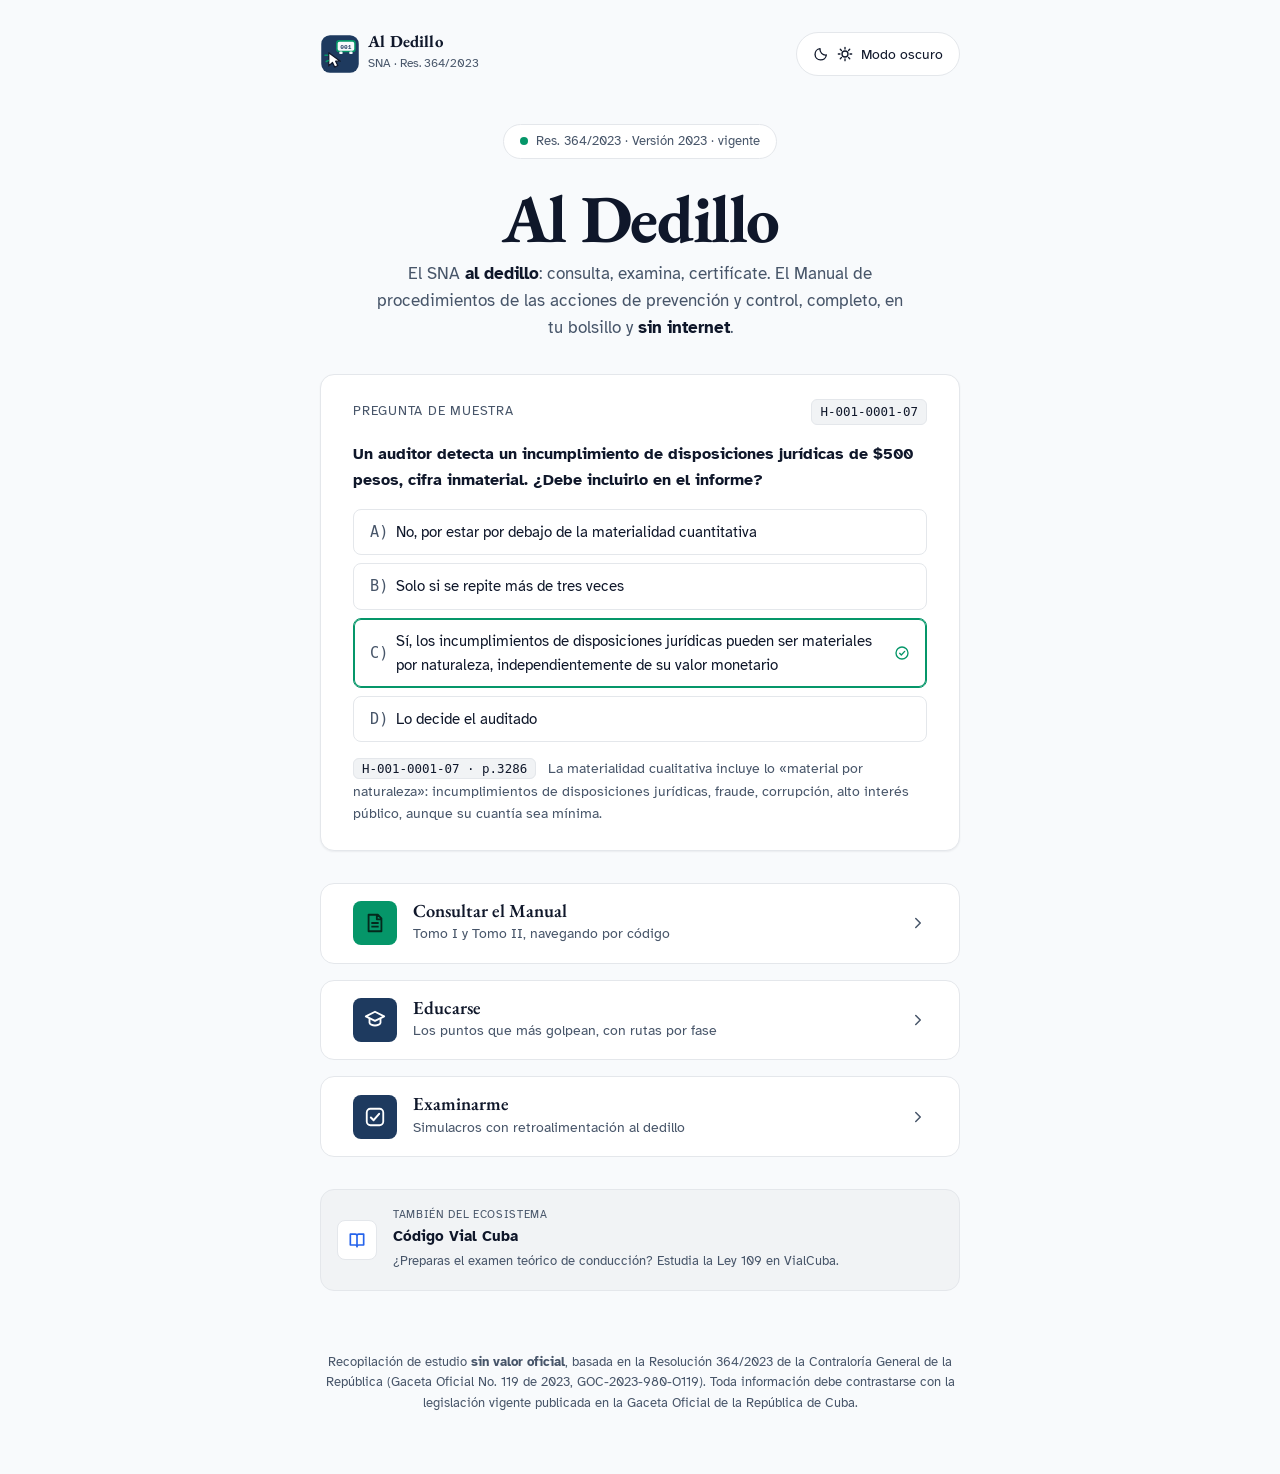
==== index.html @ 32c082eb "First Commit" ====
<!doctype html>
<html lang="es" data-tema="claro">
<head>
<meta charset="utf-8">
<meta name="viewport" content="width=device-width,initial-scale=1,viewport-fit=cover">
<title>Al Dedillo — El SNA al dedillo: consulta, examina, certifícate</title>
<meta name="description" content="Herramienta de estudio y consulta para auditores del Sistema Nacional de Auditoría de Cuba, basada en la Resolución 364/2023 (Manual de procedimientos de las acciones de prevención y control). Recopilación de estudio sin valor oficial.">
<meta name="theme-color" content="#1e3a5f">
<link rel="icon" href="icons/icono.svg" type="image/svg+xml">
<link rel="apple-touch-icon" href="icons/icono-180.png">
<link rel="manifest" href="manifest.webmanifest">
<link rel="stylesheet" href="css/tokens.css">
<link rel="stylesheet" href="css/entrada.css">
<script src="data/preguntas.js"></script>
</head>
<body>
<div class="pagina">

  <header class="barra">
    <a class="marca" href="#inicio" aria-label="Al Dedillo, inicio">
      <svg class="marca-escudo" viewBox="0 0 64 64" aria-hidden="true"><rect x="2" y="2" width="60" height="60" rx="14" fill="#1e3a5f"/><rect x="27" y="11" width="29" height="17" rx="4" fill="#f8fafc" stroke="#059669" stroke-width="2.5"/><text x="41.5" y="23.5" text-anchor="middle" font-family="monospace" font-size="10" font-weight="700" fill="#1e3a5f">001</text><rect x="31" y="28" width="5" height="4" rx="1" fill="#f8fafc"/><rect x="47" y="28" width="5" height="4" rx="1" fill="#f8fafc"/><path d="M14 30 L14 51 L20 45.5 L23.5 53 L28.5 50.5 L25 43.5 L32.5 43.5 Z" fill="#ffffff" stroke="#0f172a" stroke-width="2" stroke-linejoin="round"/><path d="M8 34 h4 M10 44 l3.5-1.5" stroke="#059669" stroke-width="2.5" stroke-linecap="round"/></svg>
      <span class="marca-texto"><b>Al Dedillo</b><small>SNA · Res. 364/2023</small></span>
    </a>
    <button class="boton-tema" type="button" id="boton-tema" aria-pressed="false">
      <svg class="ico-luna" width="16" height="16" viewBox="0 0 24 24" aria-hidden="true"><path d="M20 13.5A8.5 8.5 0 0 1 10.5 4 8.5 8.5 0 1 0 20 13.5Z" fill="none" stroke="currentColor" stroke-width="2" stroke-linejoin="round"/></svg>
      <svg class="ico-sol" width="16" height="16" viewBox="0 0 24 24" aria-hidden="true"><circle cx="12" cy="12" r="4.5" fill="none" stroke="currentColor" stroke-width="2"/><path d="M12 2v2.5M12 19.5V22M2 12h2.5M19.5 12H22M4.9 4.9l1.8 1.8M17.3 17.3l1.8 1.8M19.1 4.9l-1.8 1.8M6.7 17.3l-1.8 1.8" stroke="currentColor" stroke-width="2" stroke-linecap="round"/></svg>
      <span id="tema-texto">Modo oscuro</span>
    </button>
  </header>

  <main>
    <section class="hero" aria-labelledby="titulo">
      <span class="hero-kicker"><span class="punto-vigencia" aria-hidden="true"></span> Res. 364/2023 · Versión 2023 · vigente</span>
      <h1 id="titulo">Al Dedillo</h1>
      <p class="hero-slogan">El SNA <strong>al dedillo</strong>: consulta, examina, certifícate.
        El Manual de procedimientos de las acciones de prevención y control, completo, en tu bolsillo y <strong>sin internet</strong>.</p>
    </section>

    <section class="preview" aria-label="Pregunta de muestra">
      <div class="preview-cabecera">
        <small>Pregunta de muestra</small>
        <span class="chip" id="preview-codigo">…</span>
      </div>
      <p class="preview-texto" id="preview-enunciado"></p>
      <div class="preview-opciones" id="preview-opciones"></div>
      <p class="preview-explicacion">
        <span class="chip" id="preview-ref">…</span>
        <span id="preview-explicacion"></span>
      </p>
    </section>

    <nav class="acciones" aria-label="Secciones del producto">
      <a class="cta cta-principal" href="app.html#manual">
        <span class="cta-ico" aria-hidden="true">
          <svg width="22" height="22" viewBox="0 0 24 24"><path d="M5 3h10l4 4v14H5Z M14 3v5h5 M8 12h8M8 16h8" fill="none" stroke="currentColor" stroke-width="2" stroke-linejoin="round"/></svg>
        </span>
        <span><b>Consultar el Manual</b><small>Tomo I y Tomo II, navegando por código</small></span>
        <span class="cta-flecha" aria-hidden="true"><svg width="18" height="18" viewBox="0 0 24 24"><path d="m9 6 6 6-6 6" fill="none" stroke="currentColor" stroke-width="2" stroke-linecap="round" stroke-linejoin="round"/></svg></span>
      </a>
      <a class="cta" href="app.html#curso">
        <span class="cta-ico" aria-hidden="true">
          <svg width="22" height="22" viewBox="0 0 24 24"><path d="m2 8 10-5 10 5-10 5Z" fill="none" stroke="currentColor" stroke-width="2" stroke-linejoin="round"/><path d="M6 10v5c0 1.5 3 3 6 3s6-1.5 6-3v-5" fill="none" stroke="currentColor" stroke-width="2"/></svg>
        </span>
        <span><b>Educarse</b><small>Los puntos que más golpean, con rutas por fase</small></span>
        <span class="cta-flecha" aria-hidden="true"><svg width="18" height="18" viewBox="0 0 24 24"><path d="m9 6 6 6-6 6" fill="none" stroke="currentColor" stroke-width="2" stroke-linecap="round" stroke-linejoin="round"/></svg></span>
      </a>
      <a class="cta" href="app.html#examen">
        <span class="cta-ico" aria-hidden="true">
          <svg width="22" height="22" viewBox="0 0 24 24"><rect x="3" y="3" width="18" height="18" rx="4" fill="none" stroke="currentColor" stroke-width="2"/><path d="m7.5 12.5 3 3 6-7" fill="none" stroke="currentColor" stroke-width="2.2" stroke-linecap="round" stroke-linejoin="round"/></svg>
        </span>
        <span><b>Examinarme</b><small>Simulacros con retroalimentación al dedillo</small></span>
        <span class="cta-flecha" aria-hidden="true"><svg width="18" height="18" viewBox="0 0 24 24"><path d="m9 6 6 6-6 6" fill="none" stroke="currentColor" stroke-width="2" stroke-linecap="round" stroke-linejoin="round"/></svg></span>
      </a>
    </nav>

    <div class="stats" id="stats" hidden>
      <span class="ok"><svg width="15" height="15" viewBox="0 0 24 24" aria-hidden="true"><circle cx="12" cy="12" r="9" fill="none" stroke="currentColor" stroke-width="2"/><path d="m8.5 12.5 2.5 2.5 5-5.5" fill="none" stroke="currentColor" stroke-width="2" stroke-linecap="round" stroke-linejoin="round"/></svg> <span id="stats-ok">0</span></span>
      <span class="ko"><svg width="15" height="15" viewBox="0 0 24 24" aria-hidden="true"><circle cx="12" cy="12" r="9" fill="none" stroke="currentColor" stroke-width="2"/><path d="m9 9 6 6M15 9l-6 6" stroke="currentColor" stroke-width="2" stroke-linecap="round"/></svg> <span id="stats-ko">0</span></span>
      <button class="stats-borrar" type="button" id="stats-borrar">Reiniciar estadísticas</button>
    </div>

    <button class="boton-instalar" type="button" id="boton-instalar">
      <svg width="18" height="18" viewBox="0 0 24 24" aria-hidden="true"><path d="M12 3v11m0 0 4-4m-4 4-4-4M4 17v3h16v-3" fill="none" stroke="currentColor" stroke-width="2" stroke-linecap="round" stroke-linejoin="round"/></svg>
      Usar sin internet
    </button>

    <a class="aliado" href="https://vialcuba-pages.intenave.com/" target="_blank" rel="noopener">
      <span class="aliado-ico" aria-hidden="true"><svg width="20" height="20" viewBox="0 0 24 24"><path d="M4 5h6a2 2 0 0 1 2 2v13a2 2 0 0 0-2-2H4Z M20 5h-6a2 2 0 0 0-2 2v13a2 2 0 0 1 2-2h6Z" fill="none" stroke="currentColor" stroke-width="2" stroke-linejoin="round"/></svg></span>
      <span class="aliado-cuerpo">
        <small>También del ecosistema</small>
        <b>Código Vial Cuba</b>
        <span class="aliado-sub">¿Preparas el examen teórico de conducción? Estudia la Ley 109 en VialCuba.</span>
      </span>
    </a>
  </main>

  <footer class="pie">
    <p>Recopilación de estudio <strong>sin valor oficial</strong>, basada en la Resolución 364/2023 de la Contraloría General de la República
    (Gaceta Oficial No. 119 de 2023, GOC-2023-980-O119). Toda información debe contrastarse con la legislación vigente publicada en la
    Gaceta Oficial de la República de Cuba.</p>
  </footer>
</div>

<!-- Modal: cómo usar sin internet en iOS -->
<div class="modal" id="modal-instalar" role="dialog" aria-modal="true" aria-labelledby="titulo-instalar">
  <div class="modal-caja">
    <h2 id="titulo-instalar">Usar sin internet</h2>
    <p>Guarda Al Dedillo en tu dispositivo:</p>
    <ol>
      <li>Toca el botón <strong>Compartir</strong> del navegador <svg width="14" height="14" viewBox="0 0 24 24" style="display:inline;vertical-align:-2px" aria-hidden="true"><path d="M12 3v12m0-12 4 4m-4-4-4 4M5 14v6h14v-6" fill="none" stroke="currentColor" stroke-width="2" stroke-linecap="round" stroke-linejoin="round"/></svg></li>
      <li>Elige <strong>Agregar a pantalla de inicio</strong></li>
      <li>Confirma</li>
    </ol>
    <button class="boton-modal" type="button" data-cerrar-modal>Entendido</button>
  </div>
</div>

<script src="js/entrada.js"></script>
</body>
</html>
---- css/tokens.css ----
/* ============================================================
   AL DEDILLO — tokens del sistema de diseño (CONSTITUCION.md)
   Piel institucional: azul marino + EB Garamond / Atkinson Hyperlegible
   Modo claro y oscuro definidos JUNTOS. Sin CDNs: fuentes locales.
   ============================================================ */

@font-face {
  font-family: "Atkinson Hyperlegible";
  src: url("../fonts/atkinson-hyperlegible-400.woff2") format("woff2");
  font-weight: 400;
  font-style: normal;
  font-display: swap;
}
@font-face {
  font-family: "Atkinson Hyperlegible";
  src: url("../fonts/atkinson-hyperlegible-700.woff2") format("woff2");
  font-weight: 700;
  font-style: normal;
  font-display: swap;
}
@font-face {
  font-family: "EB Garamond";
  src: url("../fonts/eb-garamond-600.woff2") format("woff2");
  font-weight: 600;
  font-style: normal;
  font-display: swap;
}
@font-face {
  font-family: "EB Garamond";
  src: url("../fonts/eb-garamond-700.woff2") format("woff2");
  font-weight: 700;
  font-style: normal;
  font-display: swap;
}

:root {
  /* --- color: modo claro (default) --- */
  --color-primary: #1e3a5f;
  --color-on-primary: #ffffff;
  --color-secondary: #2563eb;
  --color-accent: #059669;
  --color-background: #f8fafc;
  --color-surface: #ffffff;
  --color-foreground: #0f172a;
  --color-muted: #f1f3f5;
  --color-muted-text: #475569;
  --color-border: #e4e7eb;
  --color-destructive: #dc2626;
  --color-ring: #1e3a5f;
  --color-gold: #b45309;        /* acento normativo (badge de vigencia) */

  /* --- tipografía --- */
  --font-display: "EB Garamond", Georgia, serif;
  --font-body: "Atkinson Hyperlegible", "Segoe UI", Arial, sans-serif;
  --font-codigo: ui-monospace, "DejaVu Sans Mono", Menlo, Consolas, monospace;
  --escala-texto: 12 14 16 18 24 32;
  --texto-base: 1rem;            /* 16px: sin auto-zoom en iOS */
  --linea-cuerpo: 1.6;

  /* --- espaciado (ritmo 4/8) --- */
  --espacio-1: 4px;
  --espacio-2: 8px;
  --espacio-3: 16px;
  --espacio-4: 24px;
  --espacio-5: 32px;
  --espacio-6: 48px;

  /* --- forma --- */
  --radio-1: 8px;
  --radio-2: 14px;
  --radio-chip: 6px;
  --ancho-contenido: 640px;

  /* --- movimiento: sutil (dial motion 3/10) --- */
  --dur-1: 150ms;
  --dur-2: 250ms;
  --easing: cubic-bezier(0.2, 0.6, 0.2, 1);
}

[data-tema="oscuro"] {
  --color-primary: #93b4e0;
  --color-on-primary: #0b1d3a;
  --color-secondary: #7ea8f0;
  --color-accent: #34d399;
  --color-background: #0d1526;
  --color-surface: #16213a;
  --color-foreground: #e6edf7;
  --color-muted: #1d2a44;
  --color-muted-text: #9fb0c9;
  --color-border: #2a3a58;
  --color-destructive: #f87171;
  --color-ring: #93b4e0;
  --color-gold: #f0b429;
}

/* --- estado base --- */
*,
*::before,
*::after {
  box-sizing: border-box;
}
html {
  -webkit-text-size-adjust: 100%;
}
body {
  margin: 0;
  font-family: var(--font-body);
  font-size: var(--texto-base);
  line-height: var(--linea-cuerpo);
  color: var(--color-foreground);
  background: var(--color-background);
  transition: background var(--dur-2) var(--easing), color var(--dur-2) var(--easing);
}
:focus-visible {
  outline: 3px solid var(--color-ring);
  outline-offset: 2px;
  border-radius: var(--radio-1);
}
[hidden] {
  display: none !important;   /* el atributo hidden siempre gana sobre display */
}
button {
  font-family: inherit;
  cursor: pointer;
}
a {
  color: var(--color-secondary);
}
svg {
  display: block;
}

@media (prefers-reduced-motion: reduce) {
  *,
  *::before,
  *::after {
    animation-duration: 0.01ms !important;
    transition-duration: 0.01ms !important;
  }
}
---- css/entrada.css ----
/* ============================================================
   AL DEDILLO — página de entrada (index.html)
   Patrón "Minimal & Direct" de la skill: Hero → Features → CTA.
   Firma visual: chip de código normativo + escala de plazos.
   ============================================================ */

.pagina {
  min-height: 100dvh;
  display: flex;
  flex-direction: column;
  align-items: center;
  padding: var(--espacio-5) var(--espacio-3) var(--espacio-6);
}
.hero,
.preview,
.acciones,
.zona-instalar,
.pie {
  width: 100%;
  max-width: var(--ancho-contenido);
}

/* ---------- barra superior: marca + tema ---------- */
.barra {
  width: 100%;
  max-width: var(--ancho-contenido);
  display: flex;
  justify-content: space-between;
  align-items: center;
  gap: var(--espacio-3);
}
.marca {
  display: flex;
  align-items: center;
  gap: var(--espacio-2);
  color: var(--color-foreground);
  text-decoration: none;
}
.marca-escudo {
  width: 40px;
  height: 40px;
  flex: none;
}
.marca-texto b {
  font-family: var(--font-display);
  font-size: 1.05rem;
  letter-spacing: 0.01em;
  display: block;
  line-height: 1.1;
}
.marca-texto small {
  color: var(--color-muted-text);
  font-size: 0.72rem;
}
.boton-tema {
  display: inline-flex;
  align-items: center;
  gap: var(--espacio-2);
  border: 1px solid var(--color-border);
  background: var(--color-surface);
  color: var(--color-foreground);
  border-radius: 999px;
  padding: var(--espacio-2) var(--espacio-3);
  min-height: 44px;
  font-size: 0.85rem;
  transition: transform var(--dur-1) var(--easing), background var(--dur-1) var(--easing);
}
.boton-tema:active {
  transform: scale(0.97);
}

/* ---------- hero ---------- */
.hero {
  text-align: center;
  margin-top: var(--espacio-6);
}
.hero-kicker {
  display: inline-flex;
  align-items: center;
  gap: var(--espacio-2);
  border: 1px solid var(--color-border);
  border-radius: 999px;
  padding: 6px var(--espacio-3);
  font-size: 0.8rem;
  color: var(--color-muted-text);
  background: var(--color-surface);
}
.punto-vigencia {
  width: 8px;
  height: 8px;
  border-radius: 50%;
  background: var(--color-accent);
  flex: none;
}
.hero h1 {
  font-family: var(--font-display);
  font-weight: 700;
  font-size: clamp(2.6rem, 9vw, 4.2rem);
  line-height: 1.05;
  letter-spacing: -0.02em;
  margin: var(--espacio-4) 0 var(--espacio-2);
}
.hero-slogan {
  font-size: 1.05rem;
  color: var(--color-muted-text);
  max-width: 34rem;
  margin: 0 auto;
}
.hero-slogan strong {
  color: var(--color-foreground);
}

/* ---------- chip de código (firma visual) ---------- */
.chip {
  font-family: var(--font-codigo);
  font-size: 0.78rem;
  background: var(--color-muted);
  border: 1px solid var(--color-border);
  color: var(--color-foreground);
  border-radius: var(--radio-chip);
  padding: 2px 8px;
  white-space: nowrap;
}

/* ---------- preview de pregunta ---------- */
.preview {
  margin-top: var(--espacio-5);
  background: var(--color-surface);
  border: 1px solid var(--color-border);
  border-radius: var(--radio-2);
  padding: var(--espacio-4);
  text-align: left;
  box-shadow: 0 1px 2px rgba(15, 23, 42, 0.06);
}
.preview-cabecera {
  display: flex;
  justify-content: space-between;
  align-items: center;
  gap: var(--espacio-2);
  margin-bottom: var(--espacio-3);
  flex-wrap: wrap;
}
.preview-cabecera small {
  color: var(--color-muted-text);
  font-size: 0.8rem;
  text-transform: uppercase;
  letter-spacing: 0.06em;
}
.preview-texto {
  font-weight: 700;
  margin: 0 0 var(--espacio-3);
  font-size: 1.02rem;
}
.preview-opciones {
  display: grid;
  gap: var(--espacio-2);
}
.preview-opt {
  border: 1px solid var(--color-border);
  border-radius: var(--radio-1);
  padding: 10px var(--espacio-3);
  min-height: 44px;
  display: flex;
  gap: var(--espacio-2);
  align-items: center;
  font-size: 0.95rem;
}
.opt-letra {
  font-family: var(--font-codigo);
  color: var(--color-muted-text);
  flex: none;
}
.preview-opt[data-correcta="true"] {
  border-color: var(--color-accent);
  box-shadow: inset 0 0 0 1px var(--color-accent);
}
.preview-opt .sello {
  margin-left: auto;
  color: var(--color-accent);
  flex: none;
  display: none;
}
.preview-opt[data-correcta="true"] .sello {
  display: inline-flex;
}
.preview-explicacion {
  margin: var(--espacio-3) 0 0;
  font-size: 0.88rem;
  color: var(--color-muted-text);
}
.preview-explicacion .chip {
  margin-right: var(--espacio-2);
}

/* ---------- tres CTAs ---------- */
.acciones {
  display: grid;
  gap: var(--espacio-3);
  margin-top: var(--espacio-5);
}
.cta {
  display: flex;
  align-items: center;
  gap: var(--espacio-3);
  padding: var(--espacio-3) var(--espacio-4);
  border-radius: var(--radio-2);
  text-decoration: none;
  min-height: 64px;
  border: 1px solid var(--color-border);
  background: var(--color-surface);
  color: var(--color-foreground);
  transition: transform var(--dur-1) var(--easing), border-color var(--dur-1) var(--easing), box-shadow var(--dur-1) var(--easing);
}
.cta:hover {
  border-color: var(--color-primary);
}
.cta:active {
  transform: scale(0.98);
}
.cta-ico {
  width: 44px;
  height: 44px;
  border-radius: var(--radio-1);
  background: var(--color-primary);
  color: var(--color-on-primary);
  display: grid;
  place-items: center;
  flex: none;
}
.cta-principal .cta-ico {
  background: var(--color-accent);
  color: #04291c;
}
.cta b {
  display: block;
  font-family: var(--font-display);
  font-size: 1.15rem;
  font-weight: 600;
  line-height: 1.15;
}
.cta small {
  color: var(--color-muted-text);
  font-size: 0.85rem;
}
.cta-flecha {
  margin-left: auto;
  color: var(--color-muted-text);
  flex: none;
}

/* ---------- estadísticas locales ---------- */
.stats {
  margin-top: var(--espacio-4);
  display: flex;
  justify-content: center;
  align-items: center;
  gap: var(--espacio-3);
  flex-wrap: wrap;
  font-size: 0.9rem;
  color: var(--color-muted-text);
}
.stats .ok,
.stats .ko {
  display: inline-flex;
  align-items: center;
  gap: 6px;
  font-weight: 700;
  color: var(--color-foreground);
}
.stats .ok svg { color: var(--color-accent); }
.stats .ko svg { color: var(--color-destructive); }
.stats-borrar {
  border: none;
  background: none;
  color: var(--color-muted-text);
  text-decoration: underline;
  font-size: 0.8rem;
  padding: var(--espacio-2);
  min-height: 44px;
}

/* ---------- instalar sin internet ---------- */
.boton-instalar {
  display: none;
  align-items: center;
  gap: var(--espacio-2);
  margin: var(--espacio-4) auto 0;
  padding: var(--espacio-3) var(--espacio-4);
  min-height: 48px;
  border: 1px dashed var(--color-primary);
  border-radius: var(--radio-1);
  background: transparent;
  color: var(--color-primary);
  font-weight: 700;
}
[data-tema="oscuro"] .boton-instalar {
  color: var(--color-primary);
}
.boton-instalar.visible {
  display: flex;
  width: fit-content;
  margin-inline: auto;
}

/* ---------- aliado ---------- */
.aliado {
  margin-top: var(--espacio-5);
  display: flex;
  gap: var(--espacio-3);
  align-items: center;
  border: 1px solid var(--color-border);
  border-radius: var(--radio-2);
  padding: var(--espacio-3);
  background: var(--color-muted);
  color: inherit;
  text-decoration: none;
}
.aliado:hover {
  border-color: var(--color-secondary);
}
.aliado-ico {
  width: 40px;
  height: 40px;
  border-radius: var(--radio-1);
  display: grid;
  place-items: center;
  background: var(--color-surface);
  border: 1px solid var(--color-border);
  flex: none;
  color: var(--color-secondary);
}
.aliado small {
  display: block;
  text-transform: uppercase;
  letter-spacing: 0.06em;
  font-size: 0.7rem;
  color: var(--color-muted-text);
}
.aliado b {
  display: block;
  font-size: 0.95rem;
}
.aliado span.aliado-sub {
  font-size: 0.82rem;
  color: var(--color-muted-text);
}

/* ---------- pie ---------- */
.pie {
  margin-top: var(--espacio-6);
  text-align: center;
  font-size: 0.8rem;
  color: var(--color-muted-text);
}
.pie a {
  color: inherit;
}

/* ---------- modales ---------- */
.modal {
  position: fixed;
  inset: 0;
  background: rgba(15, 23, 42, 0.55);
  display: none;
  align-items: flex-end;
  justify-content: center;
  padding: var(--espacio-3);
  z-index: 100;
}
.modal.abierto {
  display: flex;
}
.modal-caja {
  background: var(--color-surface);
  color: var(--color-foreground);
  border-radius: var(--radio-2);
  max-width: 420px;
  width: 100%;
  padding: var(--espacio-4);
  border: 1px solid var(--color-border);
}
.modal-caja h2 {
  font-family: var(--font-display);
  margin: 0 0 var(--espacio-2);
}
.modal-caja ol,
.modal-caja p {
  font-size: 0.92rem;
  color: var(--color-muted-text);
}
.modal-caja ol {
  padding-left: var(--espacio-4);
  margin: var(--espacio-2) 0 var(--espacio-4);
  text-align: left;
}
.modal-caja li {
  margin-bottom: var(--espacio-2);
}
.boton-modal {
  width: 100%;
  min-height: 48px;
  border: none;
  border-radius: var(--radio-1);
  background: var(--color-primary);
  color: var(--color-on-primary);
  font-weight: 700;
}

/* ---------- móvil ---------- */
@media (min-width: 768px) {
  .acciones {
    grid-template-columns: 1fr;
  }
  .preview,
  .cta {
    padding-inline: var(--espacio-5);
  }
}
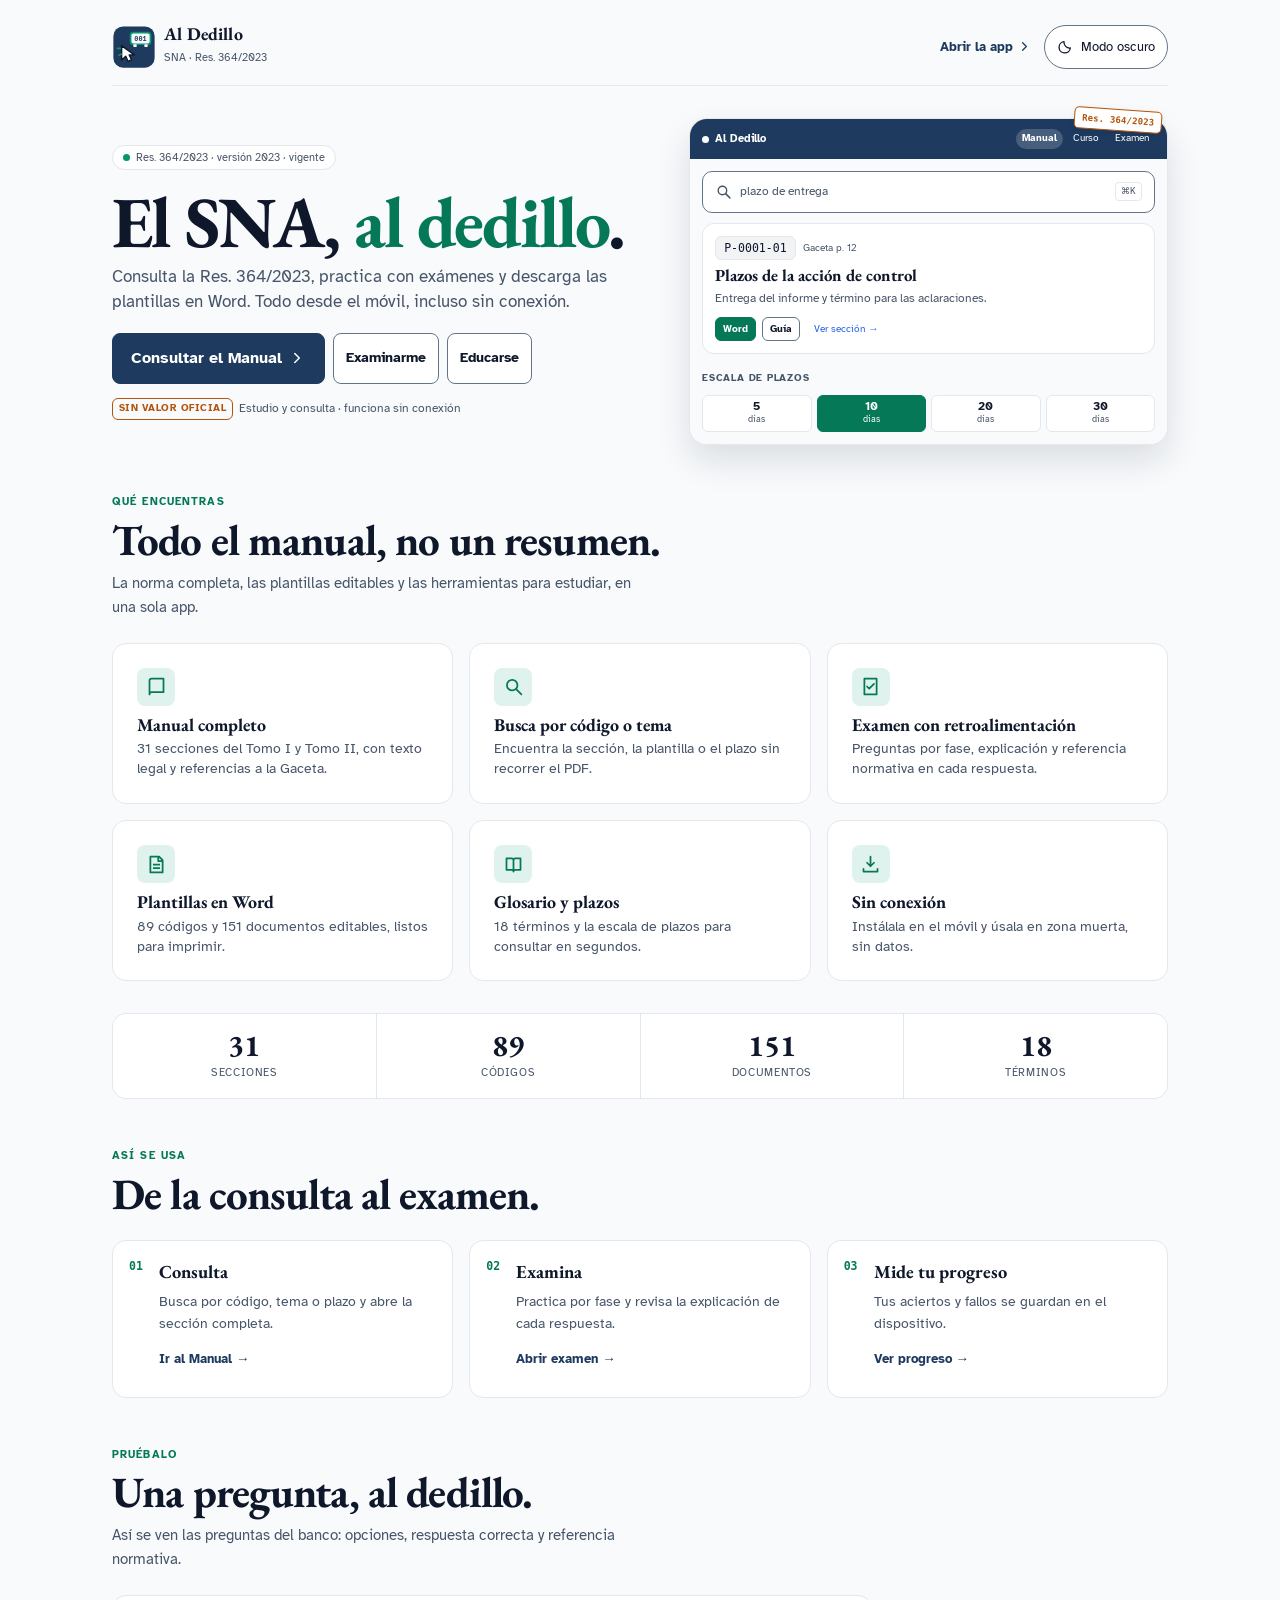
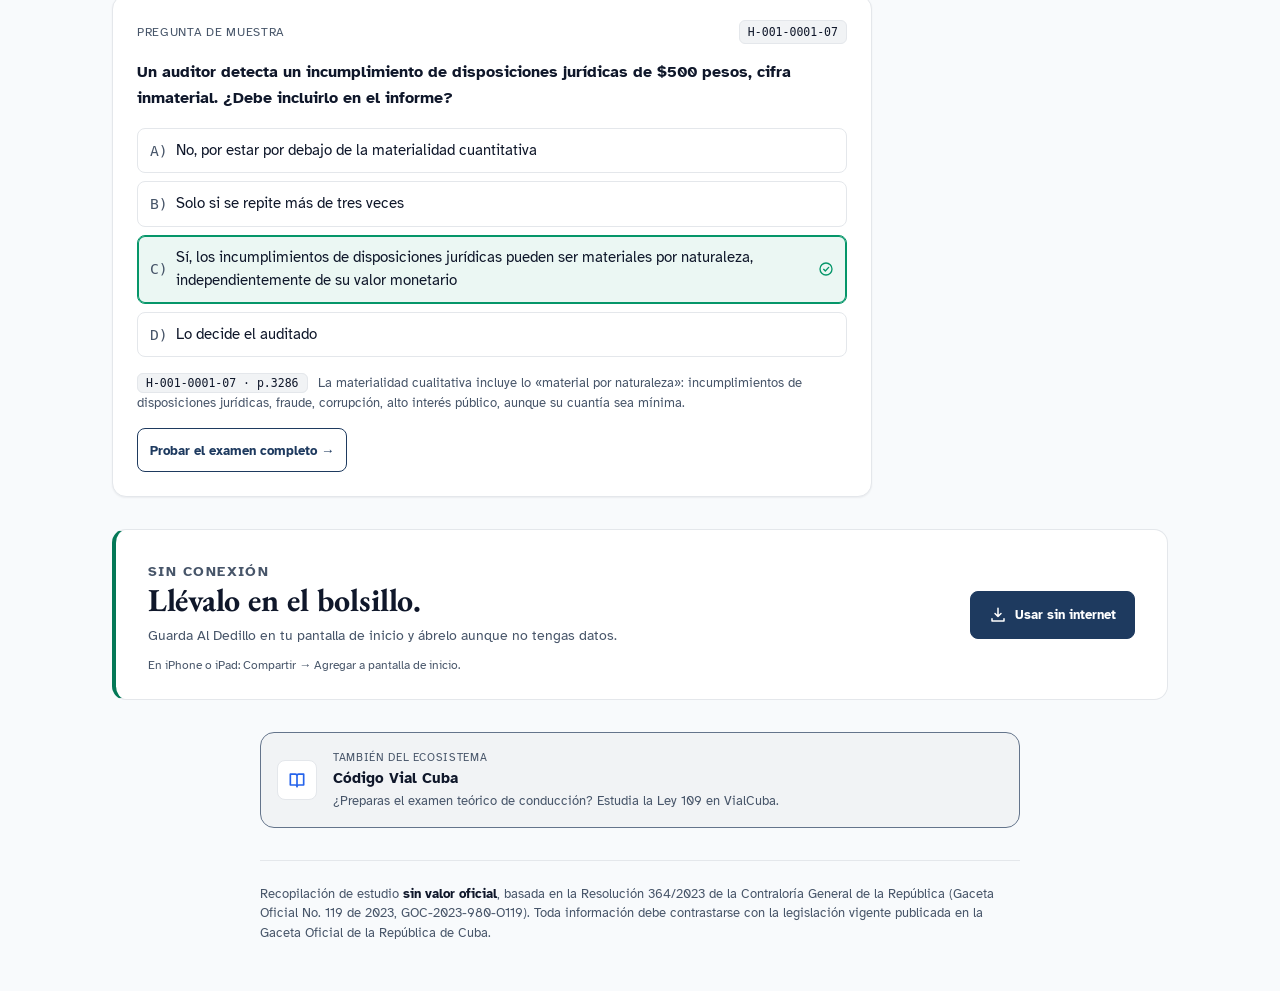
==== commit 16b64212: "Renueva la entrada con la landing «Manual vivo» y corrige contraste" ====
--- a/index.html
+++ b/index.html
@@ -14,6 +14,7 @@
 <script src="data/preguntas.js"></script>
 </head>
 <body>
+<a class="salto" href="#contenido">Saltar al contenido</a>
 <div class="pagina">
 
   <header class="barra">
@@ -21,68 +22,188 @@
       <svg class="marca-escudo" viewBox="0 0 64 64" aria-hidden="true"><rect x="2" y="2" width="60" height="60" rx="14" fill="#1e3a5f"/><rect x="27" y="11" width="29" height="17" rx="4" fill="#f8fafc" stroke="#059669" stroke-width="2.5"/><text x="41.5" y="23.5" text-anchor="middle" font-family="monospace" font-size="10" font-weight="700" fill="#1e3a5f">001</text><rect x="31" y="28" width="5" height="4" rx="1" fill="#f8fafc"/><rect x="47" y="28" width="5" height="4" rx="1" fill="#f8fafc"/><path d="M14 30 L14 51 L20 45.5 L23.5 53 L28.5 50.5 L25 43.5 L32.5 43.5 Z" fill="#ffffff" stroke="#0f172a" stroke-width="2" stroke-linejoin="round"/><path d="M8 34 h4 M10 44 l3.5-1.5" stroke="#059669" stroke-width="2.5" stroke-linecap="round"/></svg>
       <span class="marca-texto"><b>Al Dedillo</b><small>SNA · Res. 364/2023</small></span>
     </a>
-    <button class="boton-tema" type="button" id="boton-tema" aria-pressed="false">
-      <svg class="ico-luna" width="16" height="16" viewBox="0 0 24 24" aria-hidden="true"><path d="M20 13.5A8.5 8.5 0 0 1 10.5 4 8.5 8.5 0 1 0 20 13.5Z" fill="none" stroke="currentColor" stroke-width="2" stroke-linejoin="round"/></svg>
-      <svg class="ico-sol" width="16" height="16" viewBox="0 0 24 24" aria-hidden="true"><circle cx="12" cy="12" r="4.5" fill="none" stroke="currentColor" stroke-width="2"/><path d="M12 2v2.5M12 19.5V22M2 12h2.5M19.5 12H22M4.9 4.9l1.8 1.8M17.3 17.3l1.8 1.8M19.1 4.9l-1.8 1.8M6.7 17.3l-1.8 1.8" stroke="currentColor" stroke-width="2" stroke-linecap="round"/></svg>
-      <span id="tema-texto">Modo oscuro</span>
-    </button>
+    <div class="barra-acciones">
+      <a class="barra-app" href="app.html">Abrir la app <svg width="15" height="15" viewBox="0 0 24 24" aria-hidden="true"><path d="m9 6 6 6-6 6" fill="none" stroke="currentColor" stroke-width="2" stroke-linecap="round" stroke-linejoin="round"/></svg></a>
+      <button class="boton-tema" type="button" id="boton-tema" aria-pressed="false">
+        <svg class="ico-luna" width="16" height="16" viewBox="0 0 24 24" aria-hidden="true"><path d="M20 13.5A8.5 8.5 0 0 1 10.5 4 8.5 8.5 0 1 0 20 13.5Z" fill="none" stroke="currentColor" stroke-width="2" stroke-linejoin="round"/></svg>
+        <svg class="ico-sol" width="16" height="16" viewBox="0 0 24 24" aria-hidden="true"><circle cx="12" cy="12" r="4.5" fill="none" stroke="currentColor" stroke-width="2"/><path d="M12 2v2.5M12 19.5V22M2 12h2.5M19.5 12H22M4.9 4.9l1.8 1.8M17.3 17.3l1.8 1.8M19.1 4.9l-1.8 1.8M6.7 17.3l-1.8 1.8" stroke="currentColor" stroke-width="2" stroke-linecap="round"/></svg>
+        <span id="tema-texto">Modo oscuro</span>
+      </button>
+    </div>
   </header>
 
-  <main>
-    <section class="hero" aria-labelledby="titulo">
-      <span class="hero-kicker"><span class="punto-vigencia" aria-hidden="true"></span> Res. 364/2023 · Versión 2023 · vigente</span>
-      <h1 id="titulo">Al Dedillo</h1>
-      <p class="hero-slogan">El SNA <strong>al dedillo</strong>: consulta, examina, certifícate.
-        El Manual de procedimientos de las acciones de prevención y control, completo, en tu bolsillo y <strong>sin internet</strong>.</p>
-    </section>
-
-    <section class="preview" aria-label="Pregunta de muestra">
-      <div class="preview-cabecera">
-        <small>Pregunta de muestra</small>
-        <span class="chip" id="preview-codigo">…</span>
-      </div>
-      <p class="preview-texto" id="preview-enunciado"></p>
-      <div class="preview-opciones" id="preview-opciones"></div>
-      <p class="preview-explicacion">
-        <span class="chip" id="preview-ref">…</span>
-        <span id="preview-explicacion"></span>
-      </p>
-    </section>
-
-    <nav class="acciones" aria-label="Secciones del producto">
-      <a class="cta cta-principal" href="app.html#manual">
-        <span class="cta-ico" aria-hidden="true">
-          <svg width="22" height="22" viewBox="0 0 24 24"><path d="M5 3h10l4 4v14H5Z M14 3v5h5 M8 12h8M8 16h8" fill="none" stroke="currentColor" stroke-width="2" stroke-linejoin="round"/></svg>
-        </span>
-        <span><b>Consultar el Manual</b><small>Tomo I y Tomo II, navegando por código</small></span>
-        <span class="cta-flecha" aria-hidden="true"><svg width="18" height="18" viewBox="0 0 24 24"><path d="m9 6 6 6-6 6" fill="none" stroke="currentColor" stroke-width="2" stroke-linecap="round" stroke-linejoin="round"/></svg></span>
-      </a>
-      <a class="cta" href="app.html#curso">
-        <span class="cta-ico" aria-hidden="true">
-          <svg width="22" height="22" viewBox="0 0 24 24"><path d="m2 8 10-5 10 5-10 5Z" fill="none" stroke="currentColor" stroke-width="2" stroke-linejoin="round"/><path d="M6 10v5c0 1.5 3 3 6 3s6-1.5 6-3v-5" fill="none" stroke="currentColor" stroke-width="2"/></svg>
-        </span>
-        <span><b>Educarse</b><small>Los puntos que más golpean, con rutas por fase</small></span>
-        <span class="cta-flecha" aria-hidden="true"><svg width="18" height="18" viewBox="0 0 24 24"><path d="m9 6 6 6-6 6" fill="none" stroke="currentColor" stroke-width="2" stroke-linecap="round" stroke-linejoin="round"/></svg></span>
-      </a>
-      <a class="cta" href="app.html#examen">
-        <span class="cta-ico" aria-hidden="true">
-          <svg width="22" height="22" viewBox="0 0 24 24"><rect x="3" y="3" width="18" height="18" rx="4" fill="none" stroke="currentColor" stroke-width="2"/><path d="m7.5 12.5 3 3 6-7" fill="none" stroke="currentColor" stroke-width="2.2" stroke-linecap="round" stroke-linejoin="round"/></svg>
-        </span>
-        <span><b>Examinarme</b><small>Simulacros con retroalimentación al dedillo</small></span>
-        <span class="cta-flecha" aria-hidden="true"><svg width="18" height="18" viewBox="0 0 24 24"><path d="m9 6 6 6-6 6" fill="none" stroke="currentColor" stroke-width="2" stroke-linecap="round" stroke-linejoin="round"/></svg></span>
-      </a>
-    </nav>
-
-    <div class="stats" id="stats" hidden>
-      <span class="ok"><svg width="15" height="15" viewBox="0 0 24 24" aria-hidden="true"><circle cx="12" cy="12" r="9" fill="none" stroke="currentColor" stroke-width="2"/><path d="m8.5 12.5 2.5 2.5 5-5.5" fill="none" stroke="currentColor" stroke-width="2" stroke-linecap="round" stroke-linejoin="round"/></svg> <span id="stats-ok">0</span></span>
-      <span class="ko"><svg width="15" height="15" viewBox="0 0 24 24" aria-hidden="true"><circle cx="12" cy="12" r="9" fill="none" stroke="currentColor" stroke-width="2"/><path d="m9 9 6 6M15 9l-6 6" stroke="currentColor" stroke-width="2" stroke-linecap="round"/></svg> <span id="stats-ko">0</span></span>
-      <button class="stats-borrar" type="button" id="stats-borrar">Reiniciar estadísticas</button>
-    </div>
-
-    <button class="boton-instalar" type="button" id="boton-instalar">
-      <svg width="18" height="18" viewBox="0 0 24 24" aria-hidden="true"><path d="M12 3v11m0 0 4-4m-4 4-4-4M4 17v3h16v-3" fill="none" stroke="currentColor" stroke-width="2" stroke-linecap="round" stroke-linejoin="round"/></svg>
-      Usar sin internet
-    </button>
+  <main id="contenido" tabindex="-1">
+    <section class="hero" id="inicio" aria-labelledby="titulo">
+      <div class="hero-texto">
+        <span class="hero-kicker"><span class="punto-vigencia" aria-hidden="true"></span> Res. 364/2023 · versión 2023 · vigente</span>
+        <h1 id="titulo">El SNA, <em>al dedillo</em>.</h1>
+        <p class="hero-slogan">Consulta la Res. 364/2023, practica con exámenes y descarga las plantillas en Word. Todo desde el móvil, incluso sin conexión.</p>
+        <div class="hero-acciones">
+          <a class="boton-principal" href="app.html#manual">
+            <span>Consultar el Manual</span>
+            <svg width="18" height="18" viewBox="0 0 24 24" aria-hidden="true"><path d="m9 6 6 6-6 6" fill="none" stroke="currentColor" stroke-width="2" stroke-linecap="round" stroke-linejoin="round"/></svg>
+          </a>
+          <a class="boton-secundario" href="app.html#examen">Examinarme</a>
+          <a class="boton-secundario" href="app.html#curso">Educarse</a>
+        </div>
+        <p class="hero-nota"><span class="nota-oficial">Sin valor oficial</span> Estudio y consulta · funciona sin conexión</p>
+      </div>
+
+      <div class="hero-demo" aria-hidden="true">
+        <div class="demo-ventana">
+          <div class="demo-barra">
+            <span class="demo-marca"><span class="demo-punto"></span> Al Dedillo</span>
+            <span class="demo-tabs"><span class="activo">Manual</span><span>Curso</span><span>Examen</span></span>
+          </div>
+          <div class="demo-cuerpo">
+            <div class="demo-busca">
+              <svg width="17" height="17" viewBox="0 0 24 24"><circle cx="10.5" cy="10.5" r="6" fill="none" stroke="currentColor" stroke-width="2"/><path d="M15 15l6 6" stroke="currentColor" stroke-width="2" stroke-linecap="round"/></svg>
+              <span>plazo de entrega</span>
+              <span class="demo-tecla">⌘K</span>
+            </div>
+            <div class="demo-resultado">
+              <div class="demo-meta"><span class="chip demo-chip">P-0001-01</span><span>Gaceta p. 12</span></div>
+              <b>Plazos de la acción de control</b>
+              <p>Entrega del informe y término para las aclaraciones.</p>
+              <div class="demo-docs">
+                <span class="demo-doc demo-doc-principal">Word</span>
+                <span class="demo-doc">Guía</span>
+                <span class="demo-doc demo-doc-suave">Ver sección →</span>
+              </div>
+            </div>
+            <div class="demo-plazos">
+              <span class="demo-plazos-label">Escala de plazos</span>
+              <div class="demo-escala">
+                <span><b>5</b><i>días</i></span>
+                <span class="activo"><b>10</b><i>días</i></span>
+                <span><b>20</b><i>días</i></span>
+                <span><b>30</b><i>días</i></span>
+              </div>
+            </div>
+          </div>
+        </div>
+        <span class="demo-sello">Res. 364/2023</span>
+      </div>
+    </section>
+
+    <section class="beneficios" aria-labelledby="beneficios-titulo">
+      <div class="seccion-intro">
+        <p class="kicker">Qué encuentras</p>
+        <h2 id="beneficios-titulo">Todo el manual, no un resumen.</h2>
+        <p>La norma completa, las plantillas editables y las herramientas para estudiar, en una sola app.</p>
+      </div>
+      <div class="beneficios-grid">
+        <article class="beneficio">
+          <span class="beneficio-ico" aria-hidden="true"><svg width="21" height="21" viewBox="0 0 24 24"><path d="M4 5.5A2.5 2.5 0 0 1 6.5 3H20v15.5H6.5A2.5 2.5 0 0 0 4 21z" fill="none" stroke="currentColor" stroke-width="2" stroke-linecap="round" stroke-linejoin="round"/></svg></span>
+          <h3>Manual completo</h3>
+          <p>31 secciones del Tomo I y Tomo II, con texto legal y referencias a la Gaceta.</p>
+        </article>
+        <article class="beneficio">
+          <span class="beneficio-ico" aria-hidden="true"><svg width="21" height="21" viewBox="0 0 24 24"><circle cx="10.5" cy="10.5" r="6" fill="none" stroke="currentColor" stroke-width="2"/><path d="M15 15l6 6" stroke="currentColor" stroke-width="2" stroke-linecap="round"/></svg></span>
+          <h3>Busca por código o tema</h3>
+          <p>Encuentra la sección, la plantilla o el plazo sin recorrer el PDF.</p>
+        </article>
+        <article class="beneficio">
+          <span class="beneficio-ico" aria-hidden="true"><svg width="21" height="21" viewBox="0 0 24 24"><path d="M5 3h14v18H5z" fill="none" stroke="currentColor" stroke-width="2" stroke-linejoin="round"/><path d="m8 12 2.5 2.5L16 9" fill="none" stroke="currentColor" stroke-width="2" stroke-linecap="round" stroke-linejoin="round"/></svg></span>
+          <h3>Examen con retroalimentación</h3>
+          <p>Preguntas por fase, explicación y referencia normativa en cada respuesta.</p>
+        </article>
+        <article class="beneficio">
+          <span class="beneficio-ico" aria-hidden="true"><svg width="21" height="21" viewBox="0 0 24 24"><path d="M5 3h10l4 4v14H5Z M14 3v5h5 M8 12h8M8 16h8" fill="none" stroke="currentColor" stroke-width="2" stroke-linejoin="round"/></svg></span>
+          <h3>Plantillas en Word</h3>
+          <p>89 códigos y 151 documentos editables, listos para imprimir.</p>
+        </article>
+        <article class="beneficio">
+          <span class="beneficio-ico" aria-hidden="true"><svg width="21" height="21" viewBox="0 0 24 24"><path d="M4 5h6a2 2 0 0 1 2 2v13a2 2 0 0 0-2-2H4Z M20 5h-6a2 2 0 0 0-2 2v13a2 2 0 0 1 2-2h6Z" fill="none" stroke="currentColor" stroke-width="2" stroke-linejoin="round"/></svg></span>
+          <h3>Glosario y plazos</h3>
+          <p>18 términos y la escala de plazos para consultar en segundos.</p>
+        </article>
+        <article class="beneficio">
+          <span class="beneficio-ico" aria-hidden="true"><svg width="21" height="21" viewBox="0 0 24 24"><path d="M12 3v11m0 0 4-4m-4 4-4-4M4 17v3h16v-3" fill="none" stroke="currentColor" stroke-width="2" stroke-linecap="round" stroke-linejoin="round"/></svg></span>
+          <h3>Sin conexión</h3>
+          <p>Instálala en el móvil y úsala en zona muerta, sin datos.</p>
+        </article>
+      </div>
+    </section>
+
+    <section class="cifras" aria-label="Contenido disponible">
+      <div><b>31</b><span>secciones</span></div>
+      <div><b>89</b><span>códigos</span></div>
+      <div><b>151</b><span>documentos</span></div>
+      <div><b>18</b><span>términos</span></div>
+    </section>
+
+    <section class="pasos" aria-labelledby="pasos-titulo">
+      <div class="seccion-intro">
+        <p class="kicker">Así se usa</p>
+        <h2 id="pasos-titulo">De la consulta al examen.</h2>
+      </div>
+      <ol class="pasos-lista">
+        <li class="paso">
+          <span class="paso-num" aria-hidden="true">01</span>
+          <div>
+            <h3>Consulta</h3>
+            <p>Busca por código, tema o plazo y abre la sección completa.</p>
+            <a class="paso-enlace" href="app.html#manual">Ir al Manual <span aria-hidden="true">→</span></a>
+          </div>
+        </li>
+        <li class="paso">
+          <span class="paso-num" aria-hidden="true">02</span>
+          <div>
+            <h3>Examina</h3>
+            <p>Practica por fase y revisa la explicación de cada respuesta.</p>
+            <a class="paso-enlace" href="app.html#examen">Abrir examen <span aria-hidden="true">→</span></a>
+          </div>
+        </li>
+        <li class="paso">
+          <span class="paso-num" aria-hidden="true">03</span>
+          <div>
+            <h3>Mide tu progreso</h3>
+            <p>Tus aciertos y fallos se guardan en el dispositivo.</p>
+            <a class="paso-enlace" href="app.html#progreso">Ver progreso <span aria-hidden="true">→</span></a>
+          </div>
+        </li>
+      </ol>
+    </section>
+
+    <section class="practica" aria-labelledby="practica-titulo">
+      <div class="seccion-intro">
+        <p class="kicker">Pruébalo</p>
+        <h2 id="practica-titulo">Una pregunta, al dedillo.</h2>
+        <p>Así se ven las preguntas del banco: opciones, respuesta correcta y referencia normativa.</p>
+      </div>
+      <div class="preview" aria-label="Pregunta de muestra">
+        <div class="preview-cabecera">
+          <small>Pregunta de muestra</small>
+          <span class="chip" id="preview-codigo">…</span>
+        </div>
+        <p class="preview-texto" id="preview-enunciado"></p>
+        <div class="preview-opciones" id="preview-opciones"></div>
+        <p class="preview-explicacion">
+          <span class="chip" id="preview-ref">…</span>
+          <span id="preview-explicacion"></span>
+        </p>
+        <a class="practica-cta" href="app.html#examen">Probar el examen completo <span aria-hidden="true">→</span></a>
+      </div>
+      <div class="stats" id="stats" hidden>
+        <span class="ok"><svg width="15" height="15" viewBox="0 0 24 24" aria-hidden="true"><circle cx="12" cy="12" r="9" fill="none" stroke="currentColor" stroke-width="2"/><path d="m8.5 12.5 2.5 2.5 5-5.5" fill="none" stroke="currentColor" stroke-width="2" stroke-linecap="round" stroke-linejoin="round"/></svg> <span id="stats-ok">0</span></span>
+        <span class="ko"><svg width="15" height="15" viewBox="0 0 24 24" aria-hidden="true"><circle cx="12" cy="12" r="9" fill="none" stroke="currentColor" stroke-width="2"/><path d="m9 9 6 6M15 9l-6 6" stroke="currentColor" stroke-width="2" stroke-linecap="round"/></svg> <span id="stats-ko">0</span></span>
+        <button class="stats-borrar" type="button" id="stats-borrar">Reiniciar estadísticas</button>
+      </div>
+    </section>
+
+    <section class="instalar" aria-labelledby="instalar-titulo">
+      <div class="instalar-texto">
+        <p class="kicker">Sin conexión</p>
+        <h2 id="instalar-titulo">Llévalo en el bolsillo.</h2>
+        <p>Guarda Al Dedillo en tu pantalla de inicio y ábrelo aunque no tengas datos.</p>
+        <p class="instalar-nota">En iPhone o iPad: Compartir → Agregar a pantalla de inicio.</p>
+      </div>
+      <button class="boton-instalar" type="button" id="boton-instalar">
+        <svg width="18" height="18" viewBox="0 0 24 24" aria-hidden="true"><path d="M12 3v11m0 0 4-4m-4 4-4-4M4 17v3h16v-3" fill="none" stroke="currentColor" stroke-width="2" stroke-linecap="round" stroke-linejoin="round"/></svg>
+        Usar sin internet
+      </button>
+    </section>
 
     <a class="aliado" href="https://vialcuba-pages.intenave.com/" target="_blank" rel="noopener">
       <span class="aliado-ico" aria-hidden="true"><svg width="20" height="20" viewBox="0 0 24 24"><path d="M4 5h6a2 2 0 0 1 2 2v13a2 2 0 0 0-2-2H4Z M20 5h-6a2 2 0 0 0-2 2v13a2 2 0 0 1 2-2h6Z" fill="none" stroke="currentColor" stroke-width="2" stroke-linejoin="round"/></svg></span>
@@ -107,8 +228,8 @@
     <h2 id="titulo-instalar">Usar sin internet</h2>
     <p>Guarda Al Dedillo en tu dispositivo:</p>
     <ol>
-      <li>Toca el botón <strong>Compartir</strong> del navegador <svg width="14" height="14" viewBox="0 0 24 24" style="display:inline;vertical-align:-2px" aria-hidden="true"><path d="M12 3v12m0-12 4 4m-4-4-4 4M5 14v6h14v-6" fill="none" stroke="currentColor" stroke-width="2" stroke-linecap="round" stroke-linejoin="round"/></svg></li>
-      <li>Elige <strong>Agregar a pantalla de inicio</strong></li>
+      <li>Abre el menú del navegador (en iPhone o iPad, toca <strong>Compartir</strong>)</li>
+      <li>Elige <strong>Agregar a pantalla de inicio</strong> o <strong>Instalar app</strong></li>
       <li>Confirma</li>
     </ol>
     <button class="boton-modal" type="button" data-cerrar-modal>Entendido</button>
@@ -116,5 +237,20 @@
 </div>
 
 <script src="js/entrada.js"></script>
+<script>
+  // Service Worker: modo sin conexión (Fase 4). No bloquea el render.
+  if ("serviceWorker" in navigator && location.protocol !== "file:") {
+    // Si un SW nuevo toma el control, recargar una vez para que la página
+    // use el código nuevo. Así se recuperan solos los equipos que quedaron
+    // con una versión anterior defectuosa. En la primera visita no hay
+    // control previo y no se recarga.
+    let teniaControl = Boolean(navigator.serviceWorker.controller);
+    navigator.serviceWorker.addEventListener("controllerchange", () => {
+      if (teniaControl) location.reload();
+      teniaControl = true;
+    });
+    window.addEventListener("load", () => navigator.serviceWorker.register("./sw.js"));
+  }
+</script>
 </body>
 </html>
--- a/css/tokens.css
+++ b/css/tokens.css
@@ -39,13 +39,17 @@
   --color-on-primary: #ffffff;
   --color-secondary: #2563eb;
   --color-accent: #059669;
+  --color-accent-text: #047857;  /* verde legible sobre fondos suaves */
+  --color-accent-strong: #047857; /* hover de chips verdes */
   --color-background: #f8fafc;
   --color-surface: #ffffff;
   --color-foreground: #0f172a;
   --color-muted: #f1f3f5;
   --color-muted-text: #475569;
   --color-border: #e4e7eb;
+  --color-control-border: #64748b; /* bordes de controles interactivos (3:1) */
   --color-destructive: #dc2626;
+  --color-destructive-text: #b91c1c;
   --color-ring: #1e3a5f;
   --color-gold: #b45309;        /* acento normativo (badge de vigencia) */
 
@@ -82,13 +86,17 @@
   --color-on-primary: #0b1d3a;
   --color-secondary: #7ea8f0;
   --color-accent: #34d399;
+  --color-accent-text: #34d399;
+  --color-accent-strong: #34d399;
   --color-background: #0d1526;
   --color-surface: #16213a;
   --color-foreground: #e6edf7;
   --color-muted: #1d2a44;
   --color-muted-text: #9fb0c9;
   --color-border: #2a3a58;
+  --color-control-border: #6b82a8;
   --color-destructive: #f87171;
+  --color-destructive-text: #f87171;
   --color-ring: #93b4e0;
   --color-gold: #f0b429;
 }
--- a/css/entrada.css
+++ b/css/entrada.css
@@ -1,38 +1,59 @@
 /* ============================================================
    AL DEDILLO — página de entrada (index.html)
-   Patrón "Minimal & Direct" de la skill: Hero → Features → CTA.
-   Firma visual: chip de código normativo + escala de plazos.
+   Mobile first: una columna, luego hero partido y rejillas.
+   Dirección «Manual vivo»: el producto como argumento visual.
+   Firma: chip de código, buscador, escala de plazos.
    ============================================================ */
 
+/* ---------- estructura ---------- */
 .pagina {
+  width: 100%;
+  max-width: 1120px;
   min-height: 100dvh;
+  margin: 0 auto;
+  padding: var(--espacio-3) var(--espacio-3) var(--espacio-6);
   display: flex;
   flex-direction: column;
-  align-items: center;
-  padding: var(--espacio-5) var(--espacio-3) var(--espacio-6);
-}
-.hero,
-.preview,
-.acciones,
-.zona-instalar,
-.pie {
+}
+.pagina > main {
   width: 100%;
-  max-width: var(--ancho-contenido);
-}
-
-/* ---------- barra superior: marca + tema ---------- */
+}
+.pagina > main:focus {
+  outline: none;
+}
+.salto {
+  position: fixed;
+  top: var(--espacio-2);
+  left: var(--espacio-2);
+  z-index: 200;
+  padding: 10px 14px;
+  border-radius: var(--radio-1);
+  background: var(--color-primary);
+  color: var(--color-on-primary);
+  font-weight: 700;
+  text-decoration: none;
+  transform: translateY(-200%);
+  transition: transform var(--dur-1) var(--easing);
+}
+.salto:focus {
+  transform: translateY(0);
+}
+
+/* ---------- barra superior ---------- */
 .barra {
   width: 100%;
-  max-width: var(--ancho-contenido);
   display: flex;
   justify-content: space-between;
   align-items: center;
-  gap: var(--espacio-3);
+  gap: var(--espacio-2);
+  padding-bottom: var(--espacio-3);
+  border-bottom: 1px solid var(--color-border);
 }
 .marca {
   display: flex;
   align-items: center;
   gap: var(--espacio-2);
+  min-height: 44px;
   color: var(--color-foreground);
   text-decoration: none;
 }
@@ -42,275 +63,715 @@
   flex: none;
 }
 .marca-texto b {
+  display: block;
   font-family: var(--font-display);
   font-size: 1.05rem;
+  line-height: 1.1;
   letter-spacing: 0.01em;
-  display: block;
-  line-height: 1.1;
 }
 .marca-texto small {
   color: var(--color-muted-text);
-  font-size: 0.72rem;
+  font-size: 0.7rem;
+}
+.barra-acciones {
+  display: flex;
+  align-items: center;
+  gap: var(--espacio-1);
+}
+.barra-app {
+  display: none;
+  align-items: center;
+  gap: 4px;
+  min-height: 44px;
+  padding: 0 var(--espacio-2);
+  color: var(--color-primary);
+  font-size: 0.84rem;
+  font-weight: 700;
+  text-decoration: none;
+}
+.barra-app:hover {
+  text-decoration: underline;
 }
 .boton-tema {
   display: inline-flex;
   align-items: center;
   gap: var(--espacio-2);
-  border: 1px solid var(--color-border);
+  min-height: 44px;
+  padding: var(--espacio-2) 12px;
+  border: 1px solid var(--color-control-border);
+  border-radius: 999px;
   background: var(--color-surface);
   color: var(--color-foreground);
-  border-radius: 999px;
-  padding: var(--espacio-2) var(--espacio-3);
-  min-height: 44px;
-  font-size: 0.85rem;
-  transition: transform var(--dur-1) var(--easing), background var(--dur-1) var(--easing);
+  font-size: 0.8rem;
+  transition: transform var(--dur-1) var(--easing), border-color var(--dur-1) var(--easing);
+}
+.boton-tema:hover {
+  border-color: var(--color-primary);
 }
 .boton-tema:active {
   transform: scale(0.97);
 }
+.ico-sol {
+  display: none;
+}
+[data-tema="oscuro"] .ico-luna {
+  display: none;
+}
+[data-tema="oscuro"] .ico-sol {
+  display: block;
+}
 
 /* ---------- hero ---------- */
 .hero {
-  text-align: center;
-  margin-top: var(--espacio-6);
+  display: grid;
+  gap: var(--espacio-4);
+  margin-top: var(--espacio-4);
+}
+.hero-texto {
+  min-width: 0;
 }
 .hero-kicker {
   display: inline-flex;
   align-items: center;
-  gap: var(--espacio-2);
+  gap: 6px;
+  padding: 4px 10px;
   border: 1px solid var(--color-border);
   border-radius: 999px;
-  padding: 6px var(--espacio-3);
-  font-size: 0.8rem;
-  color: var(--color-muted-text);
-  background: var(--color-surface);
+  background: var(--color-surface);
+  color: var(--color-muted-text);
+  font-size: 0.7rem;
+  line-height: 1.3;
 }
 .punto-vigencia {
-  width: 8px;
-  height: 8px;
+  width: 7px;
+  height: 7px;
+  flex: none;
   border-radius: 50%;
   background: var(--color-accent);
-  flex: none;
 }
 .hero h1 {
+  margin: var(--espacio-3) 0 var(--espacio-2);
   font-family: var(--font-display);
-  font-weight: 700;
-  font-size: clamp(2.6rem, 9vw, 4.2rem);
+  font-size: clamp(2.45rem, 12vw, 4.3rem);
+  font-weight: 700;
+  line-height: 0.98;
+  letter-spacing: -0.03em;
+}
+.hero h1 em {
+  font-style: normal;
+  color: var(--color-accent-text);
+}
+.hero-slogan {
+  max-width: 36rem;
+  margin: 0;
+  color: var(--color-muted-text);
+  font-size: 0.98rem;
+  line-height: 1.5;
+}
+.hero-acciones {
+  display: grid;
+  grid-template-columns: 1fr 1fr;
+  gap: var(--espacio-2);
+  margin-top: 18px;
+}
+.boton-principal,
+.boton-secundario {
+  display: flex;
+  align-items: center;
+  justify-content: center;
+  gap: 6px;
+  border-radius: var(--radio-1);
+  font-weight: 700;
+  text-decoration: none;
+}
+.boton-principal {
+  grid-column: 1 / -1;
+  min-height: 50px;
+  padding: 12px 18px;
+  border: 1px solid var(--color-primary);
+  background: var(--color-primary);
+  color: var(--color-on-primary);
+  font-size: 0.98rem;
+  transition: opacity var(--dur-1) var(--easing), transform var(--dur-1) var(--easing);
+}
+.boton-principal:hover {
+  opacity: 0.92;
+}
+.boton-principal:active {
+  transform: scale(0.99);
+}
+.boton-secundario {
+  min-height: 44px;
+  padding: 9px 12px;
+  border: 1px solid var(--color-control-border);
+  background: var(--color-surface);
+  color: var(--color-foreground);
+  font-size: 0.87rem;
+  transition: border-color var(--dur-1) var(--easing), color var(--dur-1) var(--easing);
+}
+.boton-secundario:hover {
+  border-color: var(--color-primary);
+  color: var(--color-primary);
+}
+.hero-nota {
+  display: flex;
+  flex-wrap: wrap;
+  align-items: center;
+  gap: 6px;
+  margin: 14px 0 0;
+  color: var(--color-muted-text);
+  font-size: 0.76rem;
+}
+.nota-oficial {
+  display: inline-flex;
+  align-items: center;
+  padding: 2px 6px;
+  border: 1px solid var(--color-gold);
+  border-radius: var(--radio-chip);
+  color: var(--color-gold);
+  font-size: 0.62rem;
+  font-weight: 700;
+  letter-spacing: 0.05em;
+  text-transform: uppercase;
+}
+
+/* ---------- ventana de producto ---------- */
+.hero-demo {
+  position: relative;
+  width: 100%;
+  max-width: 520px;
+  margin: 0 auto;
+}
+.demo-ventana {
+  overflow: hidden;
+  border: 1px solid var(--color-border);
+  border-radius: 18px;
+  background: var(--color-surface);
+  box-shadow: 0 16px 34px rgba(15, 23, 42, 0.12);
+}
+.demo-barra {
+  display: flex;
+  align-items: center;
+  justify-content: space-between;
+  gap: var(--espacio-2);
+  padding: 10px 12px;
+  background: var(--color-primary);
+  color: var(--color-on-primary);
+  font-size: 0.7rem;
+}
+.demo-marca {
+  display: inline-flex;
+  align-items: center;
+  gap: 6px;
+  font-weight: 700;
+}
+.demo-punto {
+  width: 7px;
+  height: 7px;
+  border-radius: 50%;
+  background: currentColor;
+}
+.demo-tabs {
+  display: none;
+  gap: 4px;
+  font-size: 0.62rem;
+}
+.demo-tabs span {
+  padding: 2px 6px;
+  border-radius: 999px;
+  color: inherit;
+}
+.demo-tabs .activo {
+  background: rgba(255, 255, 255, 0.18);
+  font-weight: 700;
+}
+.demo-cuerpo {
+  padding: 12px;
+  background: var(--color-background);
+}
+.demo-busca {
+  display: flex;
+  align-items: center;
+  gap: var(--espacio-2);
+  padding: 10px 12px;
+  border: 1px solid var(--color-control-border);
+  border-radius: 10px;
+  background: var(--color-surface);
+  color: var(--color-muted-text);
+  font-size: 0.76rem;
+}
+.demo-busca > span:nth-child(2) {
+  overflow: hidden;
+  text-overflow: ellipsis;
+  white-space: nowrap;
+}
+.demo-tecla {
+  display: none;
+  margin-left: auto;
+  padding: 1px 5px;
+  border: 1px solid var(--color-border);
+  border-radius: 4px;
+  color: var(--color-muted-text);
+  font-size: 0.58rem;
+}
+.demo-resultado {
+  margin-top: 10px;
+  padding: 12px;
+  border: 1px solid var(--color-border);
+  border-radius: 12px;
+  background: var(--color-surface);
+}
+.demo-meta {
+  display: flex;
+  align-items: center;
+  flex-wrap: wrap;
+  gap: 7px;
+  color: var(--color-muted-text);
+  font-size: 0.64rem;
+}
+.demo-chip {
+  font-size: 0.64rem;
+}
+.demo-resultado b {
+  display: block;
+  margin-top: 6px;
+  font-family: var(--font-display);
+  font-size: 1.05rem;
+  line-height: 1.15;
+}
+.demo-resultado p {
+  display: none;
+  margin: 4px 0 0;
+  color: var(--color-muted-text);
+  font-size: 0.72rem;
+}
+.demo-docs {
+  display: flex;
+  flex-wrap: wrap;
+  align-items: center;
+  gap: 6px;
+  margin-top: 9px;
+}
+.demo-doc {
+  padding: 3px 7px;
+  border: 1px solid var(--color-control-border);
+  border-radius: 6px;
+  color: var(--color-foreground);
+  font-size: 0.64rem;
+  font-weight: 700;
+}
+.demo-doc-principal {
+  border-color: var(--color-accent-strong);
+  background: var(--color-accent-strong);
+  color: var(--color-on-primary);
+}
+.demo-doc-suave {
+  border-color: transparent;
+  color: var(--color-secondary);
+  font-weight: 400;
+}
+.demo-plazos {
+  display: none;
+  margin-top: 10px;
+}
+.demo-plazos-label {
+  color: var(--color-muted-text);
+  font-size: 0.6rem;
+  font-weight: 700;
+  letter-spacing: 0.08em;
+  text-transform: uppercase;
+}
+.demo-escala {
+  display: grid;
+  grid-template-columns: repeat(4, 1fr);
+  gap: 5px;
+  margin-top: 5px;
+}
+.demo-escala span {
+  display: flex;
+  flex-direction: column;
+  align-items: center;
+  padding: 4px;
+  border: 1px solid var(--color-border);
+  border-radius: 6px;
+  background: var(--color-surface);
+}
+.demo-escala b {
+  font-size: 0.78rem;
+  line-height: 1.1;
+}
+.demo-escala i {
+  color: var(--color-muted-text);
+  font-size: 0.54rem;
+  font-style: normal;
+}
+.demo-escala .activo {
+  border-color: var(--color-accent-strong);
+  background: var(--color-accent-strong);
+  color: var(--color-on-primary);
+}
+.demo-escala .activo i {
+  color: inherit;
+}
+.demo-sello {
+  position: absolute;
+  top: -9px;
+  right: 6px;
+  padding: 3px 7px;
+  border: 1px solid var(--color-gold);
+  border-radius: 5px;
+  background: var(--color-surface);
+  color: var(--color-gold);
+  font-family: var(--font-codigo);
+  font-size: 0.56rem;
+  font-weight: 700;
+  letter-spacing: 0.02em;
+  transform: rotate(4deg);
+  box-shadow: 0 2px 6px rgba(15, 23, 42, 0.08);
+}
+
+/* ---------- cabeceras de sección ---------- */
+.seccion-intro {
+  max-width: 620px;
+}
+.kicker {
+  margin: 0 0 6px;
+  color: var(--color-accent-text);
+  font-size: 0.7rem;
+  font-weight: 700;
+  letter-spacing: 0.1em;
+  text-transform: uppercase;
+}
+.seccion-intro h2 {
+  margin: 0;
+  font-family: var(--font-display);
+  font-size: clamp(1.8rem, 6vw, 2.7rem);
   line-height: 1.05;
   letter-spacing: -0.02em;
-  margin: var(--espacio-4) 0 var(--espacio-2);
-}
-.hero-slogan {
-  font-size: 1.05rem;
-  color: var(--color-muted-text);
+}
+.seccion-intro > p:last-child {
   max-width: 34rem;
-  margin: 0 auto;
-}
-.hero-slogan strong {
-  color: var(--color-foreground);
-}
-
-/* ---------- chip de código (firma visual) ---------- */
-.chip {
+  margin: var(--espacio-2) 0 0;
+  color: var(--color-muted-text);
+  font-size: 0.94rem;
+}
+
+/* ---------- beneficios ---------- */
+.beneficios {
+  margin-top: var(--espacio-6);
+}
+.beneficios-grid {
+  display: grid;
+  gap: var(--espacio-2);
+  margin-top: var(--espacio-4);
+}
+.beneficio {
+  padding: var(--espacio-3);
+  border: 1px solid var(--color-border);
+  border-radius: var(--radio-2);
+  background: var(--color-surface);
+}
+.beneficio-ico {
+  display: grid;
+  place-items: center;
+  width: 38px;
+  height: 38px;
+  margin-bottom: var(--espacio-2);
+  border-radius: var(--radio-1);
+  background: color-mix(in srgb, var(--color-accent) 12%, transparent);
+  color: var(--color-accent-text);
+}
+.beneficio h3 {
+  margin: 0 0 4px;
+  font-family: var(--font-display);
+  font-size: 1.12rem;
+  line-height: 1.2;
+}
+.beneficio p {
+  margin: 0;
+  color: var(--color-muted-text);
+  font-size: 0.86rem;
+  line-height: 1.45;
+}
+
+/* ---------- cifras ---------- */
+.cifras {
+  display: grid;
+  grid-template-columns: repeat(2, 1fr);
+  gap: 1px;
+  overflow: hidden;
+  margin-top: var(--espacio-5);
+  border: 1px solid var(--color-border);
+  border-radius: var(--radio-2);
+  background: var(--color-border);
+}
+.cifras div {
+  padding: var(--espacio-3) var(--espacio-2);
+  background: var(--color-surface);
+  text-align: center;
+}
+.cifras b {
+  display: block;
+  font-family: var(--font-display);
+  font-size: 1.9rem;
+  line-height: 1;
+}
+.cifras span {
+  display: block;
+  margin-top: 4px;
+  color: var(--color-muted-text);
+  font-size: 0.66rem;
+  letter-spacing: 0.06em;
+  text-transform: uppercase;
+}
+
+/* ---------- pasos ---------- */
+.pasos {
+  margin-top: var(--espacio-6);
+}
+.pasos-lista {
+  display: grid;
+  gap: var(--espacio-2);
+  margin: var(--espacio-4) 0 0;
+  padding: 0;
+  list-style: none;
+}
+.paso {
+  display: flex;
+  gap: var(--espacio-3);
+  padding: var(--espacio-3);
+  border: 1px solid var(--color-border);
+  border-radius: var(--radio-2);
+  background: var(--color-surface);
+}
+.paso-num {
+  flex: none;
+  color: var(--color-accent-text);
   font-family: var(--font-codigo);
-  font-size: 0.78rem;
-  background: var(--color-muted);
-  border: 1px solid var(--color-border);
-  color: var(--color-foreground);
-  border-radius: var(--radio-chip);
-  padding: 2px 8px;
-  white-space: nowrap;
-}
-
-/* ---------- preview de pregunta ---------- */
+  font-size: 0.72rem;
+  font-weight: 700;
+}
+.paso h3 {
+  margin: 0 0 4px;
+  font-family: var(--font-display);
+  font-size: 1.15rem;
+}
+.paso p {
+  margin: 0;
+  color: var(--color-muted-text);
+  font-size: 0.86rem;
+}
+.paso-enlace {
+  display: inline-flex;
+  align-items: center;
+  gap: 4px;
+  min-height: 44px;
+  margin-top: 2px;
+  color: var(--color-primary);
+  font-size: 0.84rem;
+  font-weight: 700;
+  text-decoration: none;
+}
+.paso-enlace:hover {
+  text-decoration: underline;
+}
+
+/* ---------- pregunta de muestra ---------- */
+.practica {
+  margin-top: var(--espacio-6);
+}
 .preview {
-  margin-top: var(--espacio-5);
-  background: var(--color-surface);
+  max-width: 760px;
+  margin-top: var(--espacio-4);
+  padding: var(--espacio-3);
   border: 1px solid var(--color-border);
   border-radius: var(--radio-2);
-  padding: var(--espacio-4);
+  background: var(--color-surface);
+  box-shadow: 0 1px 2px rgba(15, 23, 42, 0.06);
   text-align: left;
-  box-shadow: 0 1px 2px rgba(15, 23, 42, 0.06);
 }
 .preview-cabecera {
   display: flex;
+  align-items: center;
   justify-content: space-between;
-  align-items: center;
   gap: var(--espacio-2);
   margin-bottom: var(--espacio-3);
   flex-wrap: wrap;
 }
 .preview-cabecera small {
   color: var(--color-muted-text);
-  font-size: 0.8rem;
+  font-size: 0.72rem;
+  letter-spacing: 0.06em;
   text-transform: uppercase;
-  letter-spacing: 0.06em;
+}
+.chip {
+  padding: 2px 8px;
+  border: 1px solid var(--color-border);
+  border-radius: var(--radio-chip);
+  background: var(--color-muted);
+  color: var(--color-foreground);
+  font-family: var(--font-codigo);
+  font-size: 0.72rem;
+  white-space: nowrap;
 }
 .preview-texto {
-  font-weight: 700;
   margin: 0 0 var(--espacio-3);
-  font-size: 1.02rem;
+  font-size: 1rem;
+  font-weight: 700;
 }
 .preview-opciones {
   display: grid;
   gap: var(--espacio-2);
 }
 .preview-opt {
+  display: flex;
+  align-items: center;
+  gap: var(--espacio-2);
+  min-height: 44px;
+  padding: 10px 12px;
   border: 1px solid var(--color-border);
   border-radius: var(--radio-1);
-  padding: 10px var(--espacio-3);
-  min-height: 44px;
-  display: flex;
-  gap: var(--espacio-2);
-  align-items: center;
-  font-size: 0.95rem;
+  background: var(--color-surface);
+  font-size: 0.92rem;
 }
 .opt-letra {
+  flex: none;
+  color: var(--color-muted-text);
   font-family: var(--font-codigo);
-  color: var(--color-muted-text);
-  flex: none;
 }
 .preview-opt[data-correcta="true"] {
   border-color: var(--color-accent);
+  background: color-mix(in srgb, var(--color-accent) 8%, transparent);
   box-shadow: inset 0 0 0 1px var(--color-accent);
 }
 .preview-opt .sello {
+  display: none;
   margin-left: auto;
+  flex: none;
   color: var(--color-accent);
-  flex: none;
-  display: none;
 }
 .preview-opt[data-correcta="true"] .sello {
   display: inline-flex;
 }
 .preview-explicacion {
   margin: var(--espacio-3) 0 0;
-  font-size: 0.88rem;
-  color: var(--color-muted-text);
+  color: var(--color-muted-text);
+  font-size: 0.84rem;
+  line-height: 1.45;
 }
 .preview-explicacion .chip {
-  margin-right: var(--espacio-2);
-}
-
-/* ---------- tres CTAs ---------- */
-.acciones {
-  display: grid;
+  margin-right: 6px;
+}
+.practica-cta {
+  display: inline-flex;
+  align-items: center;
+  gap: 4px;
+  min-height: 44px;
+  margin-top: var(--espacio-3);
+  padding: 0 12px;
+  border: 1px solid var(--color-primary);
+  border-radius: var(--radio-1);
+  color: var(--color-primary);
+  font-size: 0.84rem;
+  font-weight: 700;
+  text-decoration: none;
+}
+.practica-cta:hover {
+  background: var(--color-muted);
+}
+
+/* ---------- estadísticas locales ---------- */
+.stats {
+  display: flex;
+  align-items: center;
+  justify-content: center;
+  gap: var(--espacio-3);
+  flex-wrap: wrap;
+  margin-top: var(--espacio-3);
+  color: var(--color-muted-text);
+  font-size: 0.86rem;
+}
+.stats .ok,
+.stats .ko {
+  display: inline-flex;
+  align-items: center;
+  gap: 6px;
+  color: var(--color-foreground);
+  font-weight: 700;
+}
+.stats .ok svg {
+  color: var(--color-accent);
+}
+.stats .ko svg {
+  color: var(--color-destructive);
+}
+.stats-borrar {
+  min-height: 44px;
+  padding: var(--espacio-2);
+  border: none;
+  background: none;
+  color: var(--color-muted-text);
+  font-size: 0.76rem;
+  text-decoration: underline;
+}
+
+/* ---------- instalar ---------- */
+.instalar {
+  display: flex;
+  flex-direction: column;
   gap: var(--espacio-3);
   margin-top: var(--espacio-5);
-}
-.cta {
-  display: flex;
-  align-items: center;
-  gap: var(--espacio-3);
-  padding: var(--espacio-3) var(--espacio-4);
+  padding: var(--espacio-4);
+  border: 1px solid var(--color-border);
+  border-left: 4px solid var(--color-accent-strong);
   border-radius: var(--radio-2);
-  text-decoration: none;
-  min-height: 64px;
-  border: 1px solid var(--color-border);
-  background: var(--color-surface);
-  color: var(--color-foreground);
-  transition: transform var(--dur-1) var(--easing), border-color var(--dur-1) var(--easing), box-shadow var(--dur-1) var(--easing);
-}
-.cta:hover {
-  border-color: var(--color-primary);
-}
-.cta:active {
-  transform: scale(0.98);
-}
-.cta-ico {
-  width: 44px;
-  height: 44px;
+  background: var(--color-surface);
+}
+.instalar h2 {
+  margin: 0;
+  font-family: var(--font-display);
+  font-size: clamp(1.5rem, 5vw, 2rem);
+  line-height: 1.1;
+}
+.instalar p {
+  max-width: 38rem;
+  margin: 6px 0 0;
+  color: var(--color-muted-text);
+  font-size: 0.9rem;
+}
+.instalar .instalar-nota {
+  margin-top: var(--espacio-2);
+  font-size: 0.76rem;
+}
+.boton-instalar {
+  display: inline-flex;
+  align-items: center;
+  justify-content: center;
+  gap: var(--espacio-2);
+  min-height: 48px;
+  padding: 12px 18px;
+  border: 1px solid var(--color-primary);
   border-radius: var(--radio-1);
   background: var(--color-primary);
   color: var(--color-on-primary);
-  display: grid;
-  place-items: center;
+  font-weight: 700;
   flex: none;
 }
-.cta-principal .cta-ico {
-  background: var(--color-accent);
-  color: #04291c;
-}
-.cta b {
-  display: block;
-  font-family: var(--font-display);
-  font-size: 1.15rem;
-  font-weight: 600;
-  line-height: 1.15;
-}
-.cta small {
-  color: var(--color-muted-text);
-  font-size: 0.85rem;
-}
-.cta-flecha {
-  margin-left: auto;
-  color: var(--color-muted-text);
-  flex: none;
-}
-
-/* ---------- estadísticas locales ---------- */
-.stats {
-  margin-top: var(--espacio-4);
-  display: flex;
-  justify-content: center;
-  align-items: center;
-  gap: var(--espacio-3);
-  flex-wrap: wrap;
-  font-size: 0.9rem;
-  color: var(--color-muted-text);
-}
-.stats .ok,
-.stats .ko {
+.boton-instalar.visible {
   display: inline-flex;
-  align-items: center;
-  gap: 6px;
-  font-weight: 700;
-  color: var(--color-foreground);
-}
-.stats .ok svg { color: var(--color-accent); }
-.stats .ko svg { color: var(--color-destructive); }
-.stats-borrar {
-  border: none;
-  background: none;
-  color: var(--color-muted-text);
-  text-decoration: underline;
-  font-size: 0.8rem;
-  padding: var(--espacio-2);
-  min-height: 44px;
-}
-
-/* ---------- instalar sin internet ---------- */
-.boton-instalar {
-  display: none;
-  align-items: center;
-  gap: var(--espacio-2);
-  margin: var(--espacio-4) auto 0;
-  padding: var(--espacio-3) var(--espacio-4);
-  min-height: 48px;
-  border: 1px dashed var(--color-primary);
-  border-radius: var(--radio-1);
-  background: transparent;
-  color: var(--color-primary);
-  font-weight: 700;
-}
-[data-tema="oscuro"] .boton-instalar {
-  color: var(--color-primary);
-}
-.boton-instalar.visible {
-  display: flex;
-  width: fit-content;
-  margin-inline: auto;
 }
 
 /* ---------- aliado ---------- */
 .aliado {
-  margin-top: var(--espacio-5);
-  display: flex;
+  display: flex;
+  align-items: center;
   gap: var(--espacio-3);
-  align-items: center;
-  border: 1px solid var(--color-border);
+  width: 100%;
+  max-width: 760px;
+  margin: var(--espacio-5) auto 0;
+  padding: var(--espacio-3);
+  border: 1px solid var(--color-control-border);
   border-radius: var(--radio-2);
-  padding: var(--espacio-3);
   background: var(--color-muted);
   color: inherit;
   text-decoration: none;
@@ -319,78 +780,90 @@
   border-color: var(--color-secondary);
 }
 .aliado-ico {
+  display: grid;
+  place-items: center;
   width: 40px;
   height: 40px;
+  flex: none;
+  border: 1px solid var(--color-border);
   border-radius: var(--radio-1);
-  display: grid;
-  place-items: center;
-  background: var(--color-surface);
-  border: 1px solid var(--color-border);
-  flex: none;
+  background: var(--color-surface);
   color: var(--color-secondary);
+}
+.aliado-cuerpo {
+  min-width: 0;
 }
 .aliado small {
   display: block;
+  color: var(--color-muted-text);
+  font-size: 0.68rem;
+  letter-spacing: 0.06em;
   text-transform: uppercase;
-  letter-spacing: 0.06em;
-  font-size: 0.7rem;
-  color: var(--color-muted-text);
 }
 .aliado b {
   display: block;
   font-size: 0.95rem;
 }
-.aliado span.aliado-sub {
-  font-size: 0.82rem;
-  color: var(--color-muted-text);
+.aliado-sub {
+  display: block;
+  color: var(--color-muted-text);
+  font-size: 0.8rem;
 }
 
 /* ---------- pie ---------- */
 .pie {
-  margin-top: var(--espacio-6);
-  text-align: center;
-  font-size: 0.8rem;
-  color: var(--color-muted-text);
-}
-.pie a {
-  color: inherit;
+  width: 100%;
+  max-width: 760px;
+  margin: var(--espacio-5) auto 0;
+  padding-top: var(--espacio-4);
+  border-top: 1px solid var(--color-border);
+  color: var(--color-muted-text);
+  font-size: 0.76rem;
+  line-height: 1.5;
+}
+.pie p {
+  margin: 0;
+}
+.pie strong {
+  color: var(--color-foreground);
 }
 
 /* ---------- modales ---------- */
 .modal {
   position: fixed;
   inset: 0;
-  background: rgba(15, 23, 42, 0.55);
+  z-index: 100;
   display: none;
   align-items: flex-end;
   justify-content: center;
   padding: var(--espacio-3);
-  z-index: 100;
+  background: rgba(15, 23, 42, 0.55);
+  overflow-y: auto;
 }
 .modal.abierto {
   display: flex;
 }
 .modal-caja {
+  width: 100%;
+  max-width: 420px;
+  padding: var(--espacio-4);
+  border: 1px solid var(--color-border);
+  border-radius: var(--radio-2);
   background: var(--color-surface);
   color: var(--color-foreground);
-  border-radius: var(--radio-2);
-  max-width: 420px;
-  width: 100%;
-  padding: var(--espacio-4);
-  border: 1px solid var(--color-border);
 }
 .modal-caja h2 {
+  margin: 0 0 var(--espacio-2);
   font-family: var(--font-display);
-  margin: 0 0 var(--espacio-2);
-}
-.modal-caja ol,
-.modal-caja p {
-  font-size: 0.92rem;
-  color: var(--color-muted-text);
-}
+}
+.modal-caja p,
 .modal-caja ol {
+  color: var(--color-muted-text);
+  font-size: 0.9rem;
+}
+.modal-caja ol {
+  margin: var(--espacio-2) 0 var(--espacio-4);
   padding-left: var(--espacio-4);
-  margin: var(--espacio-2) 0 var(--espacio-4);
   text-align: left;
 }
 .modal-caja li {
@@ -406,13 +879,120 @@
   font-weight: 700;
 }
 
-/* ---------- móvil ---------- */
+/* ============================================================
+   A partir de 560 px: la ventana de producto gana detalle.
+   ============================================================ */
+@media (min-width: 560px) {
+  .pagina {
+    padding-inline: var(--espacio-4);
+  }
+  .barra-app {
+    display: inline-flex;
+  }
+  .hero-acciones {
+    grid-template-columns: auto auto auto;
+    justify-content: start;
+  }
+  .boton-principal {
+    grid-column: auto;
+  }
+  .beneficios-grid {
+    grid-template-columns: repeat(2, 1fr);
+    gap: var(--espacio-3);
+  }
+  .demo-tabs,
+  .demo-tecla,
+  .demo-plazos {
+    display: flex;
+  }
+  .demo-plazos {
+    display: block;
+  }
+  .demo-resultado p {
+    display: block;
+  }
+}
+
+/* ============================================================
+   A partir de 768 px: hero partido y rejillas.
+   ============================================================ */
 @media (min-width: 768px) {
-  .acciones {
-    grid-template-columns: 1fr;
-  }
-  .preview,
-  .cta {
+  .pagina {
+    padding: var(--espacio-4) var(--espacio-4) var(--espacio-6);
+  }
+  .barra {
+    padding-bottom: var(--espacio-3);
+  }
+  .marca-escudo {
+    width: 44px;
+    height: 44px;
+  }
+  .marca-texto b {
+    font-size: 1.12rem;
+  }
+  .hero {
+    grid-template-columns: minmax(0, 1.05fr) minmax(340px, 0.95fr);
+    gap: var(--espacio-5);
+    align-items: center;
+    margin-top: var(--espacio-5);
+  }
+  .hero h1 {
+    font-size: clamp(3.2rem, 7vw, 4.5rem);
+  }
+  .hero-slogan {
+    font-size: 1.05rem;
+  }
+  .hero-acciones {
+    gap: var(--espacio-2);
+  }
+  .beneficios-grid {
+    grid-template-columns: repeat(2, 1fr);
+    gap: var(--espacio-3);
+  }
+  .cifras {
+    grid-template-columns: repeat(4, 1fr);
+  }
+  .pasos-lista {
+    grid-template-columns: repeat(3, 1fr);
+    gap: var(--espacio-3);
+  }
+  .preview {
+    padding: var(--espacio-4);
+  }
+  .instalar {
+    flex-direction: row;
+    align-items: center;
+    justify-content: space-between;
+    padding: var(--espacio-4) var(--espacio-5);
+  }
+  .instalar > div {
+    min-width: 0;
+  }
+  .boton-instalar.visible {
+    flex: none;
+  }
+  .pie {
+    font-size: 0.8rem;
+  }
+  .modal {
+    align-items: center;
+  }
+}
+
+/* ============================================================
+   A partir de 1024 px: tres columnas de beneficios.
+   ============================================================ */
+@media (min-width: 1024px) {
+  .pagina {
     padding-inline: var(--espacio-5);
   }
-}
+  .hero {
+    gap: var(--espacio-6);
+  }
+  .beneficios-grid {
+    grid-template-columns: repeat(3, 1fr);
+  }
+  .beneficio {
+    padding: var(--espacio-4);
+  }
+}
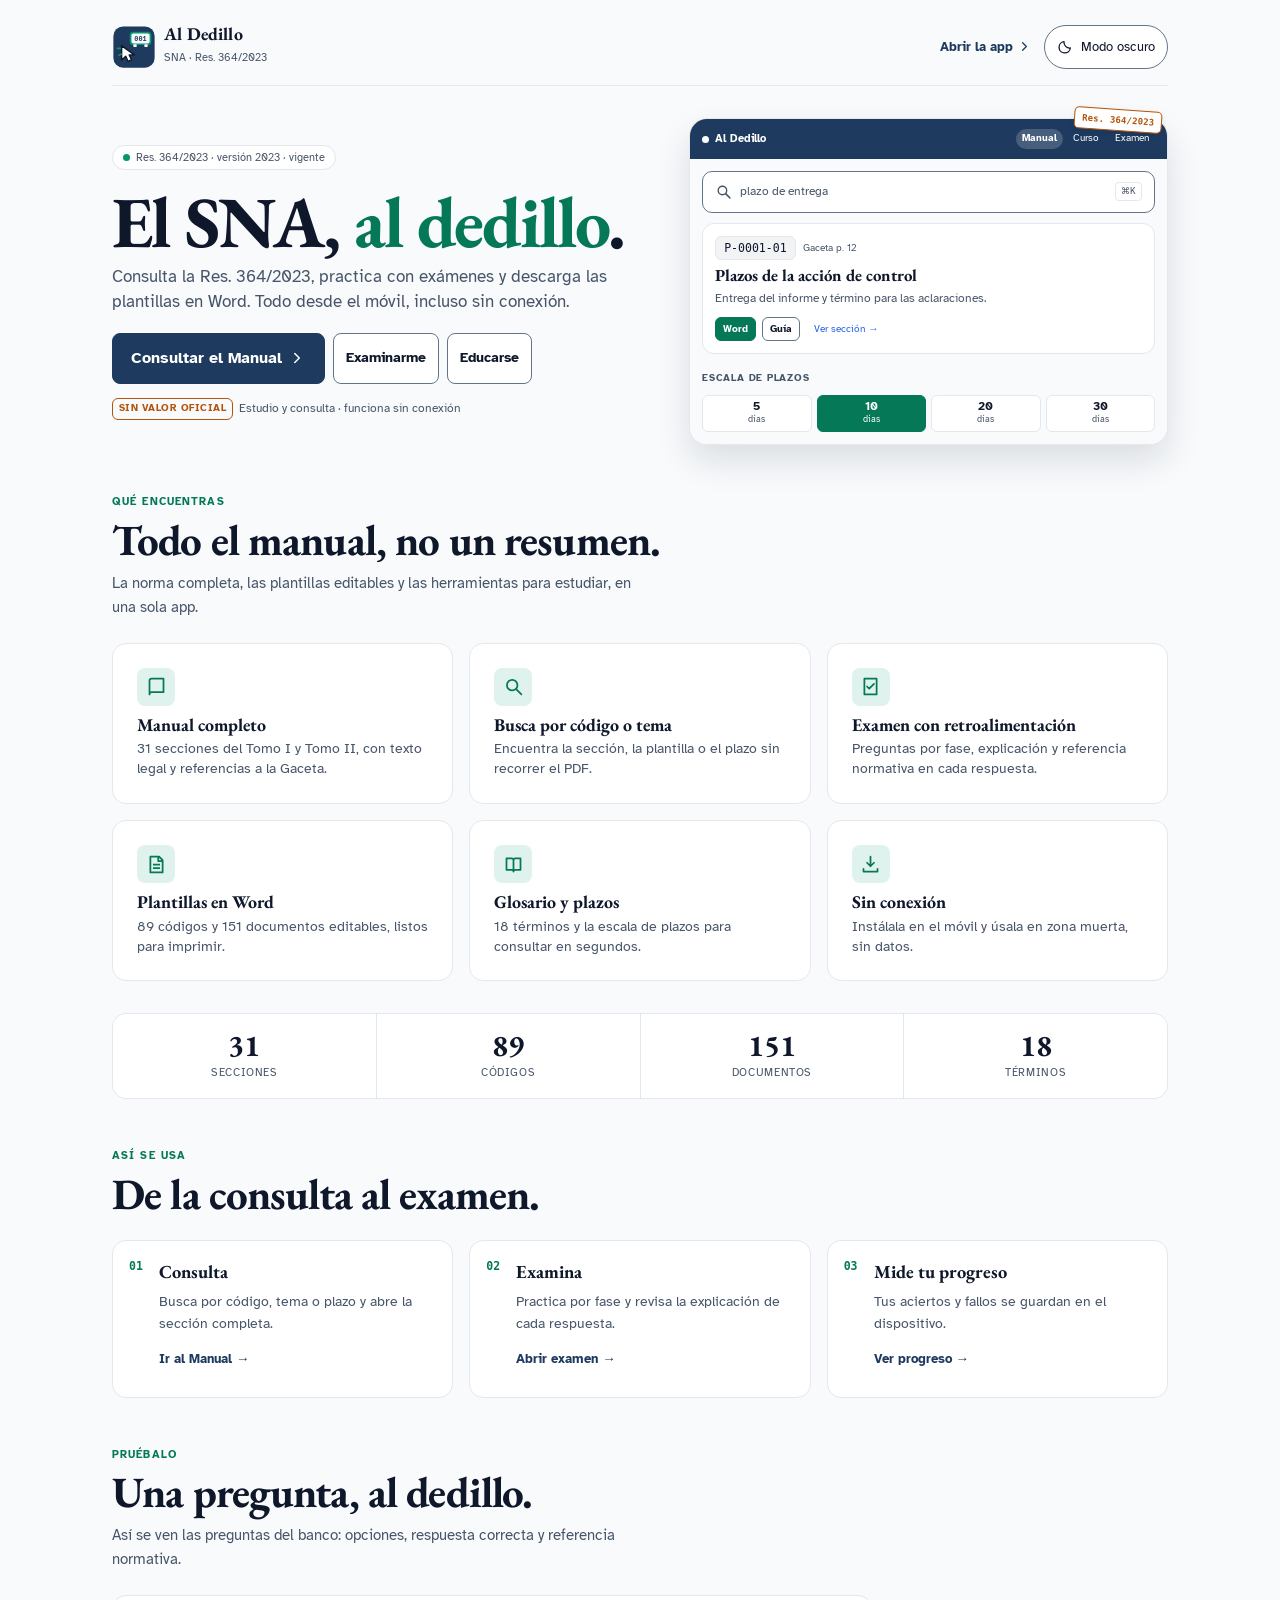
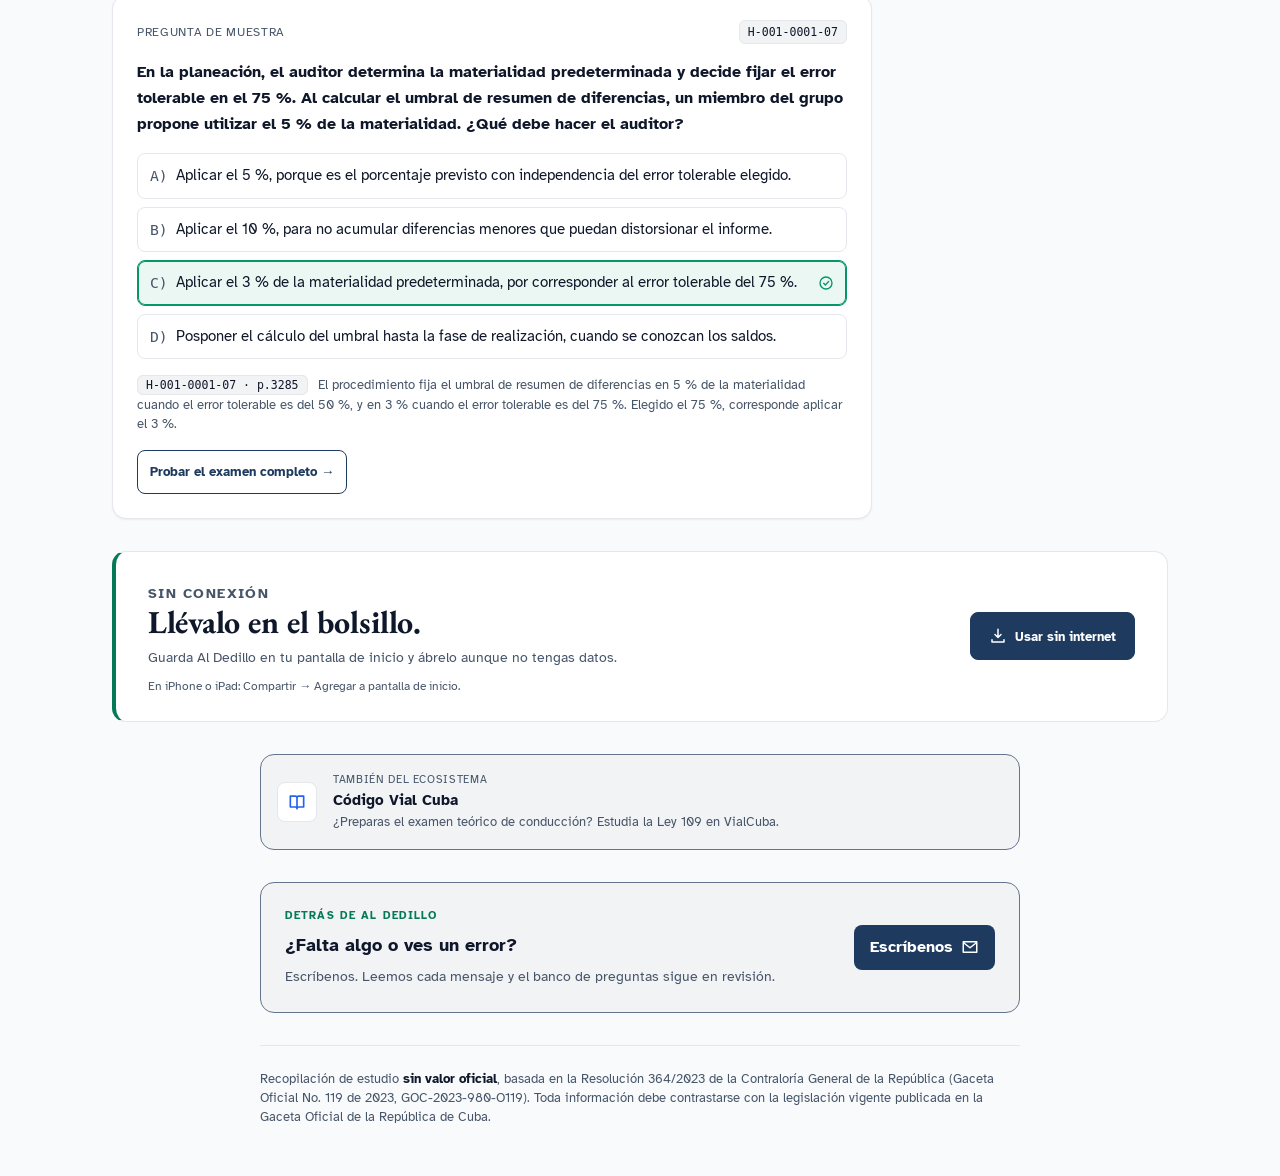
==== commit ef6d4665: "Contact MEssage" ====
--- a/index.html
+++ b/index.html
@@ -213,6 +213,18 @@
         <span class="aliado-sub">¿Preparas el examen teórico de conducción? Estudia la Ley 109 en VialCuba.</span>
       </span>
     </a>
+
+    <section class="contacto" aria-labelledby="contacto-titulo">
+      <div class="contacto-texto">
+        <p class="kicker">Detrás de Al Dedillo</p>
+        <h2 id="contacto-titulo">¿Falta algo o ves un error?</h2>
+        <p>Escríbenos. Leemos cada mensaje y el banco de preguntas sigue en revisión.</p>
+      </div>
+      <a class="contacto-enlace" href="mailto:yamira.mendez88@gmail.com?subject=Al%20Dedillo%20%C2%B7%20Comentarios&amp;body=Hola%2C%20equipo%20de%20Al%20Dedillo%3A%0A%0AQuiero%20comentarles%20algo%20sobre%20Al%20Dedillo%3A%0A%0A%0A%0AGracias.">
+        Escríbenos
+        <svg width="18" height="18" viewBox="0 0 24 24" aria-hidden="true"><path d="M3 5h18v14H3zM3 6l9 7 9-7" fill="none" stroke="currentColor" stroke-width="2" stroke-linecap="round" stroke-linejoin="round"/></svg>
+      </a>
+    </section>
   </main>
 
   <footer class="pie">
--- a/css/entrada.css
+++ b/css/entrada.css
@@ -808,6 +808,51 @@
   display: block;
   color: var(--color-muted-text);
   font-size: 0.8rem;
+}
+
+/* ---------- contacto ---------- */
+.contacto {
+  display: flex;
+  flex-direction: column;
+  align-items: flex-start;
+  gap: var(--espacio-3);
+  width: 100%;
+  max-width: 760px;
+  margin: var(--espacio-5) auto 0;
+  padding: var(--espacio-4);
+  border: 1px solid var(--color-control-border);
+  border-radius: var(--radio-2);
+  background: var(--color-muted);
+}
+.contacto-texto {
+  min-width: 0;
+}
+.contacto-texto h2 {
+  margin: 0 0 6px;
+  font-size: 1.15rem;
+}
+.contacto-texto p:last-child {
+  margin: 0;
+  color: var(--color-muted-text);
+  font-size: 0.86rem;
+}
+.contacto-enlace {
+  display: inline-flex;
+  align-items: center;
+  gap: 8px;
+  flex: none;
+  padding: 10px 16px;
+  border-radius: var(--radio-1);
+  background: var(--color-primary);
+  color: var(--color-on-primary);
+  text-decoration: none;
+  font-weight: 700;
+}
+.contacto-enlace:hover {
+  filter: brightness(1.08);
+}
+.contacto-enlace svg {
+  flex: none;
 }
 
 /* ---------- pie ---------- */
@@ -889,6 +934,11 @@
   .barra-app {
     display: inline-flex;
   }
+  .contacto {
+    flex-direction: row;
+    align-items: center;
+    justify-content: space-between;
+  }
   .hero-acciones {
     grid-template-columns: auto auto auto;
     justify-content: start;
